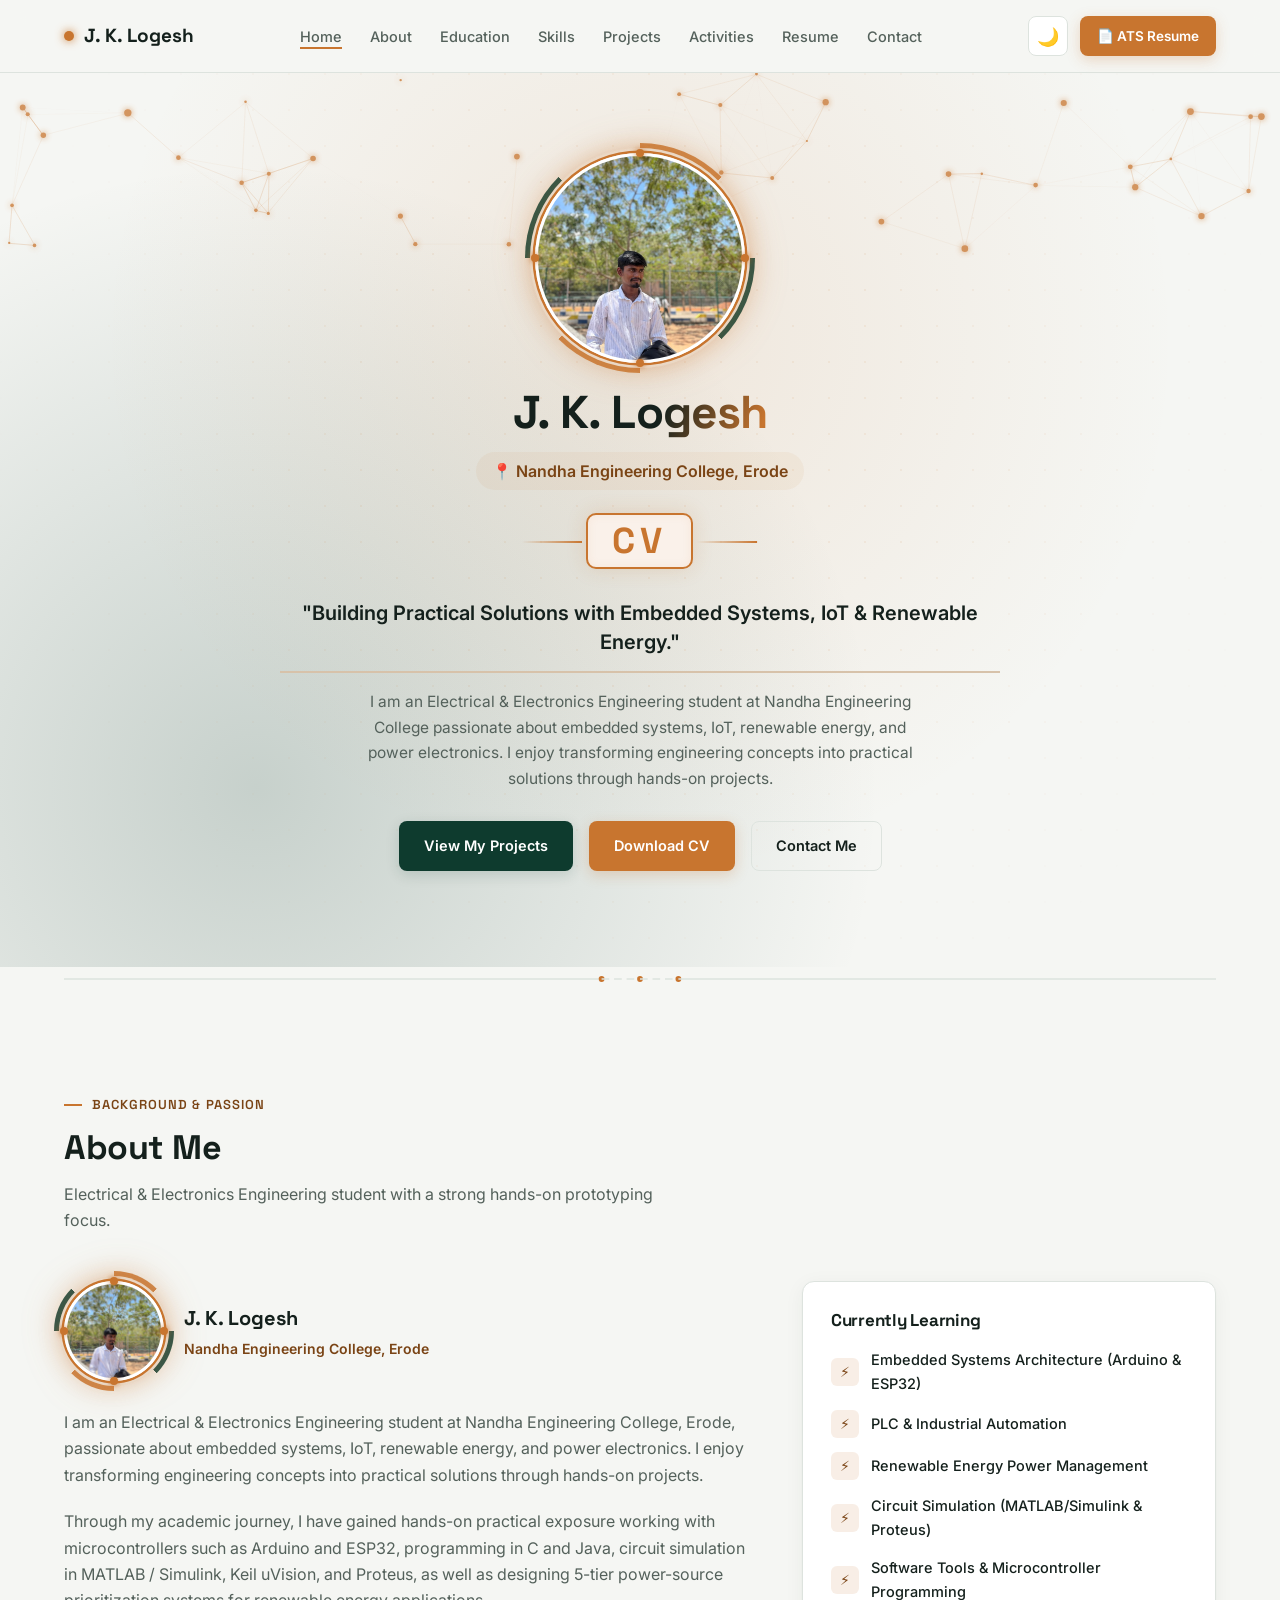
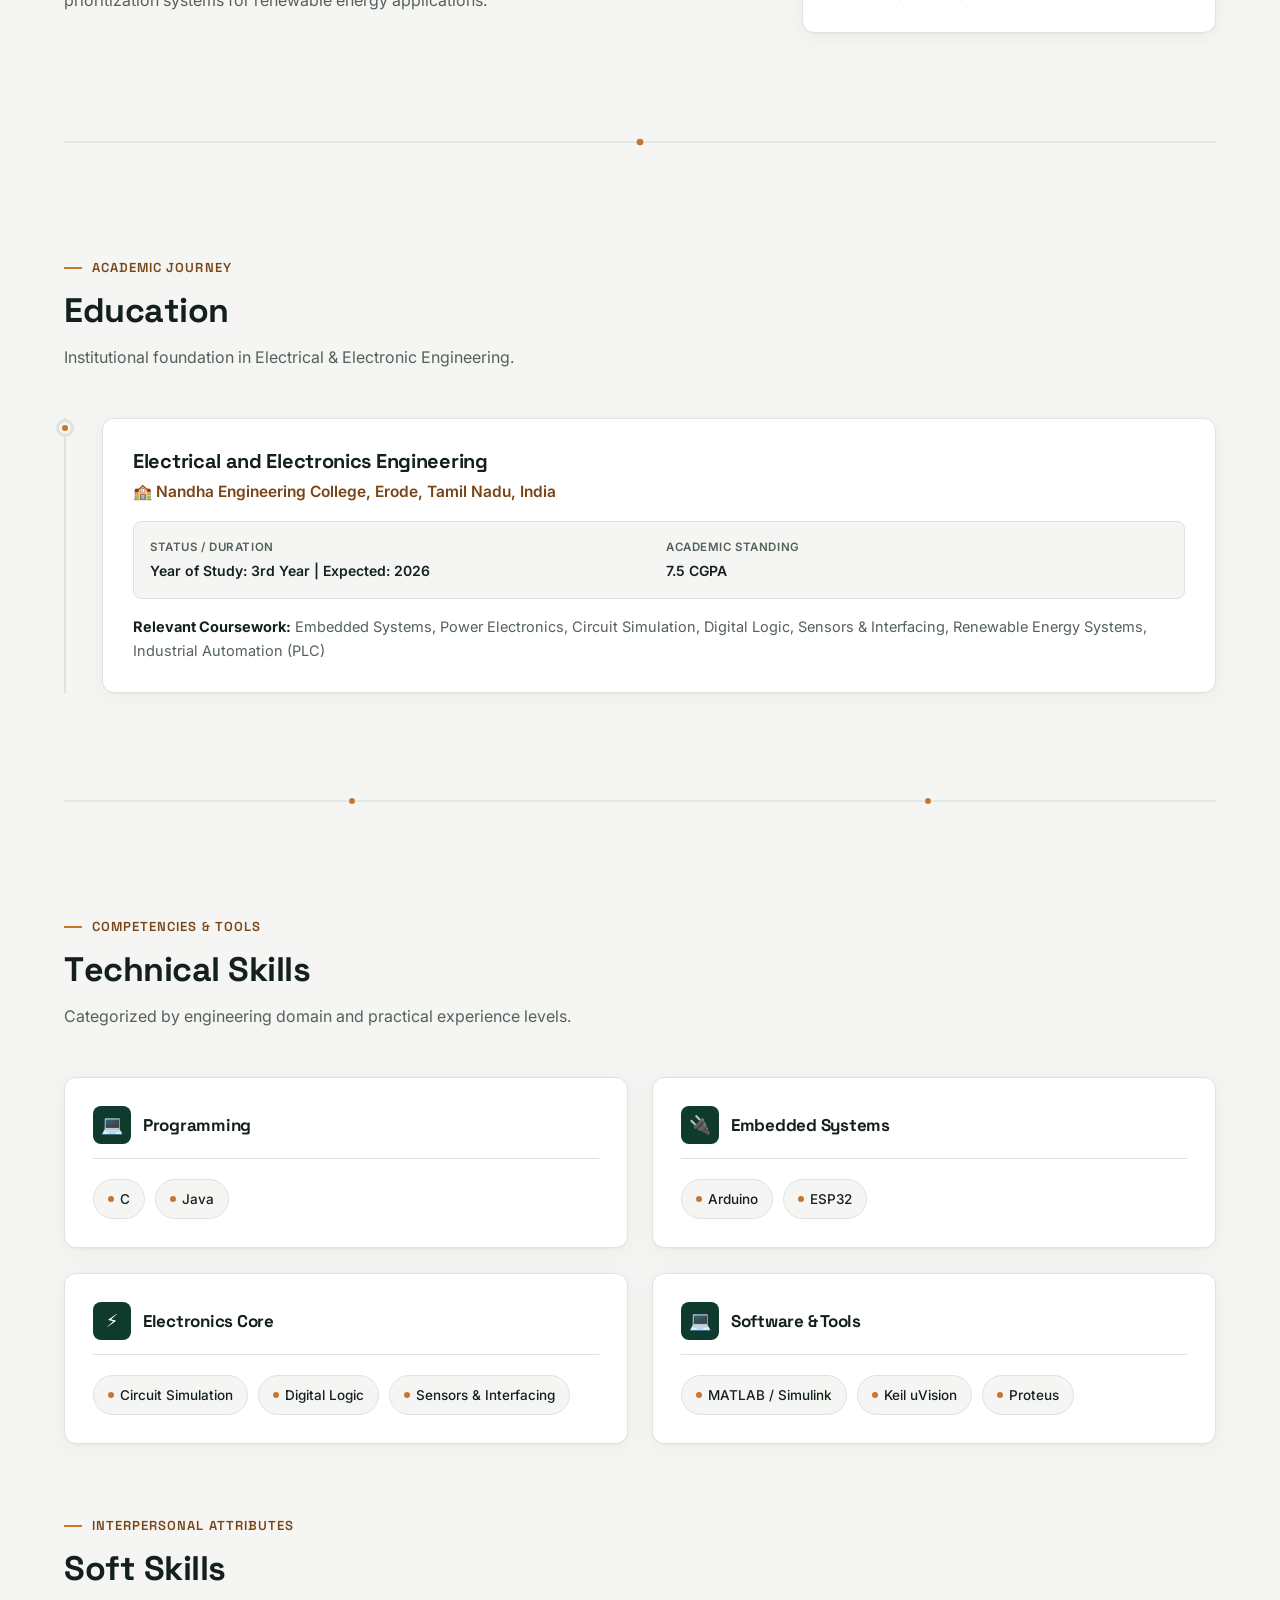
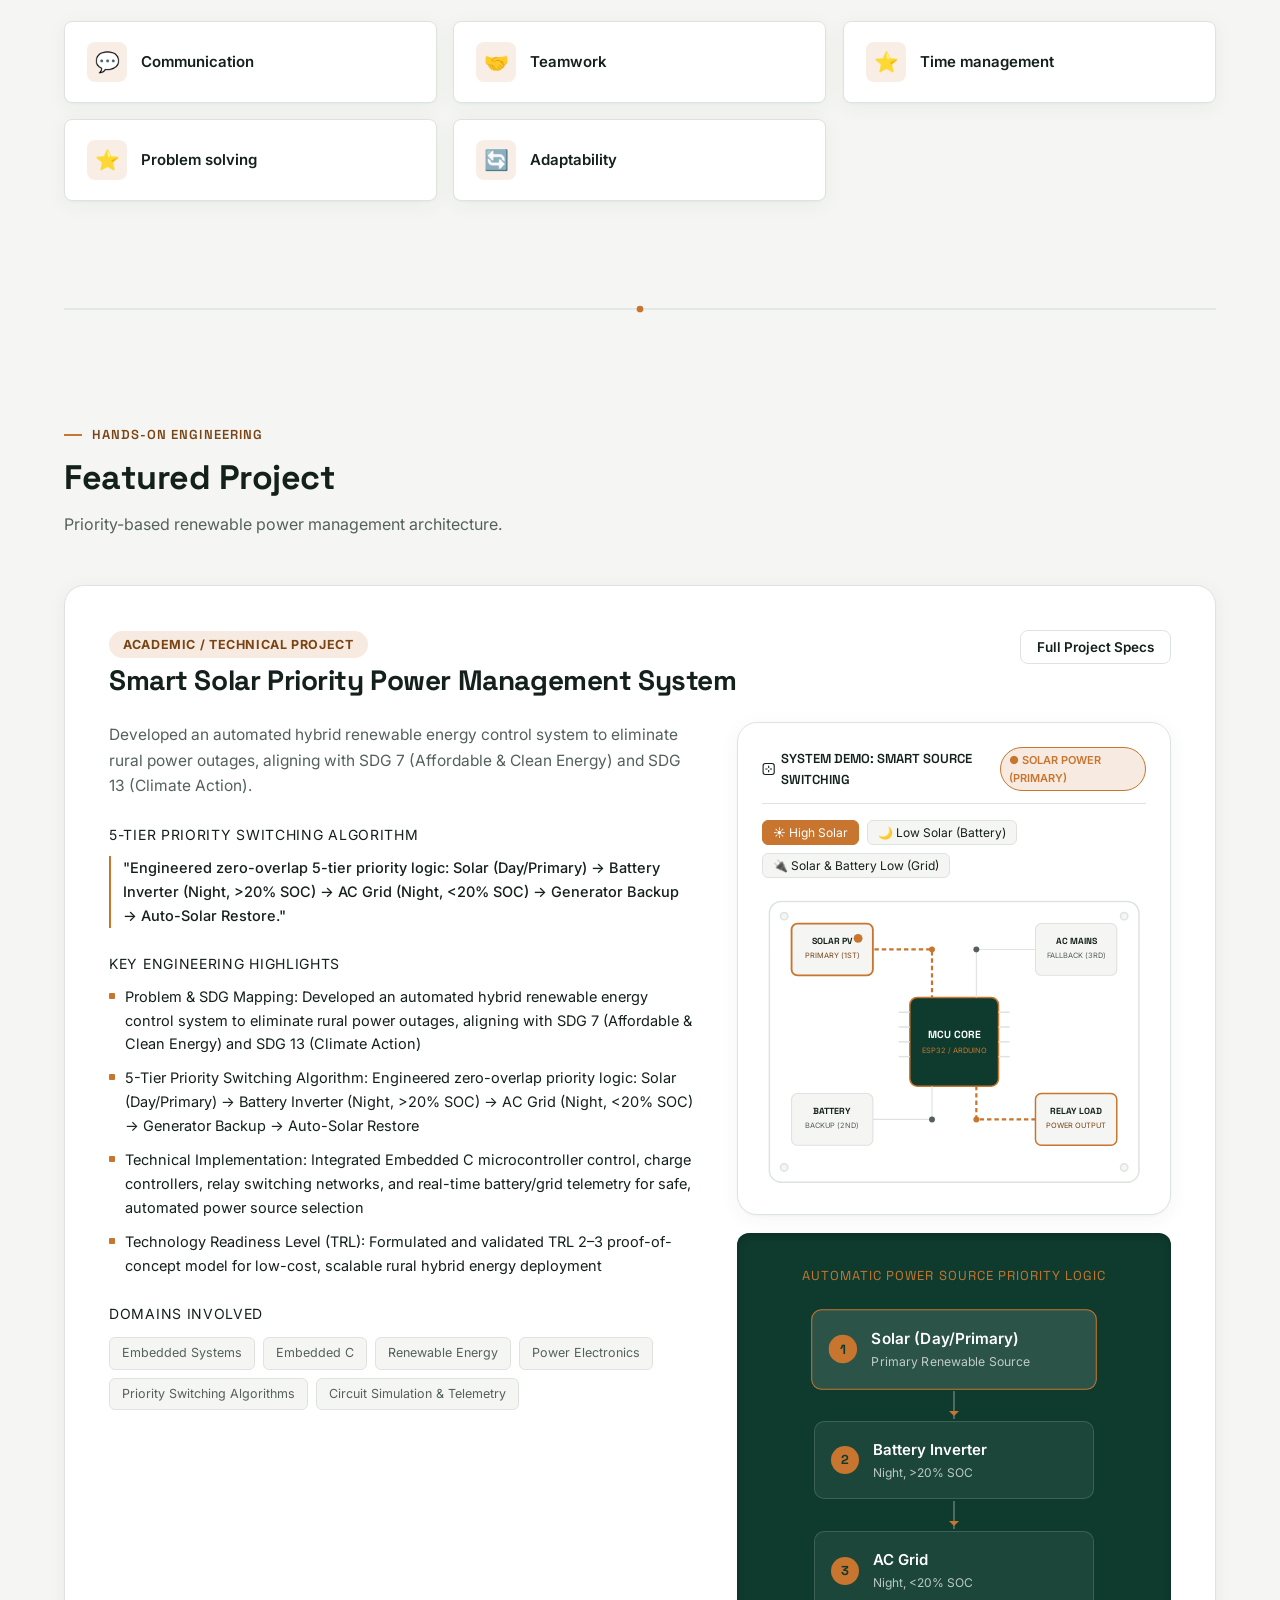
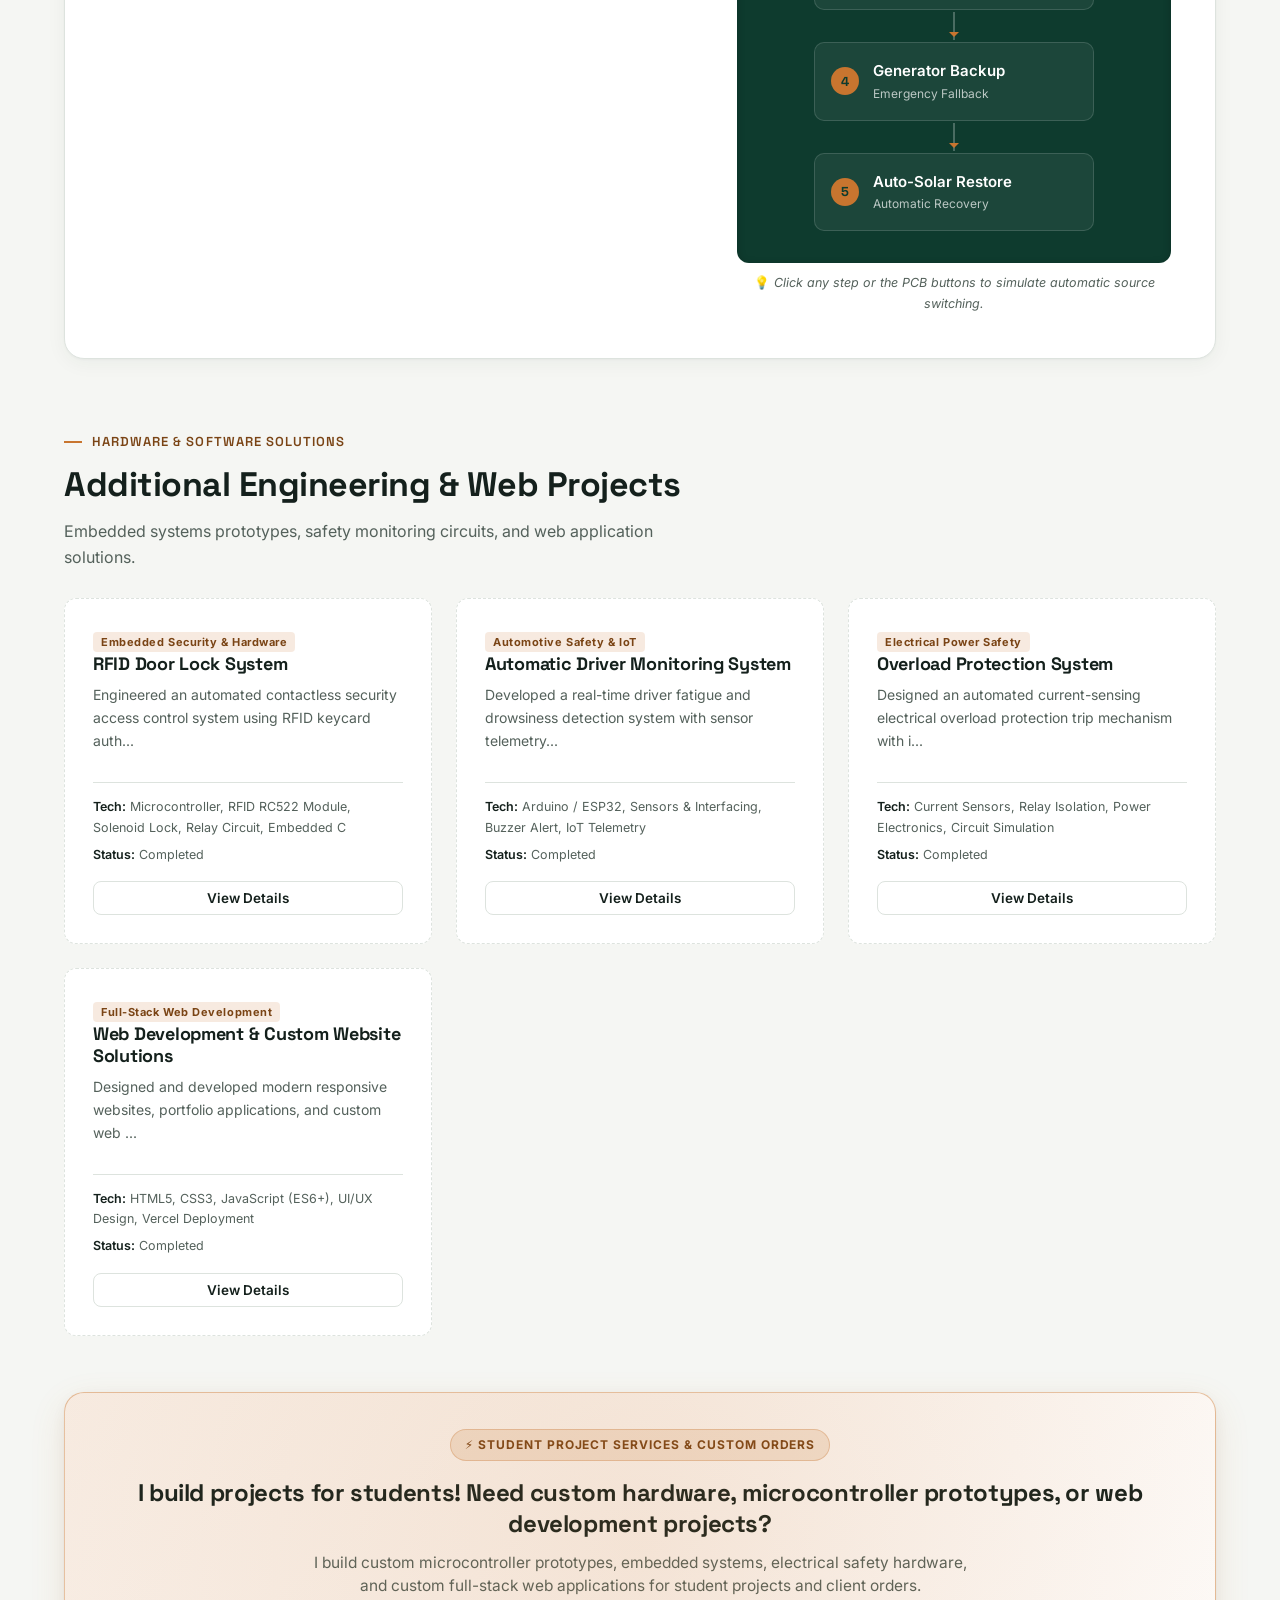
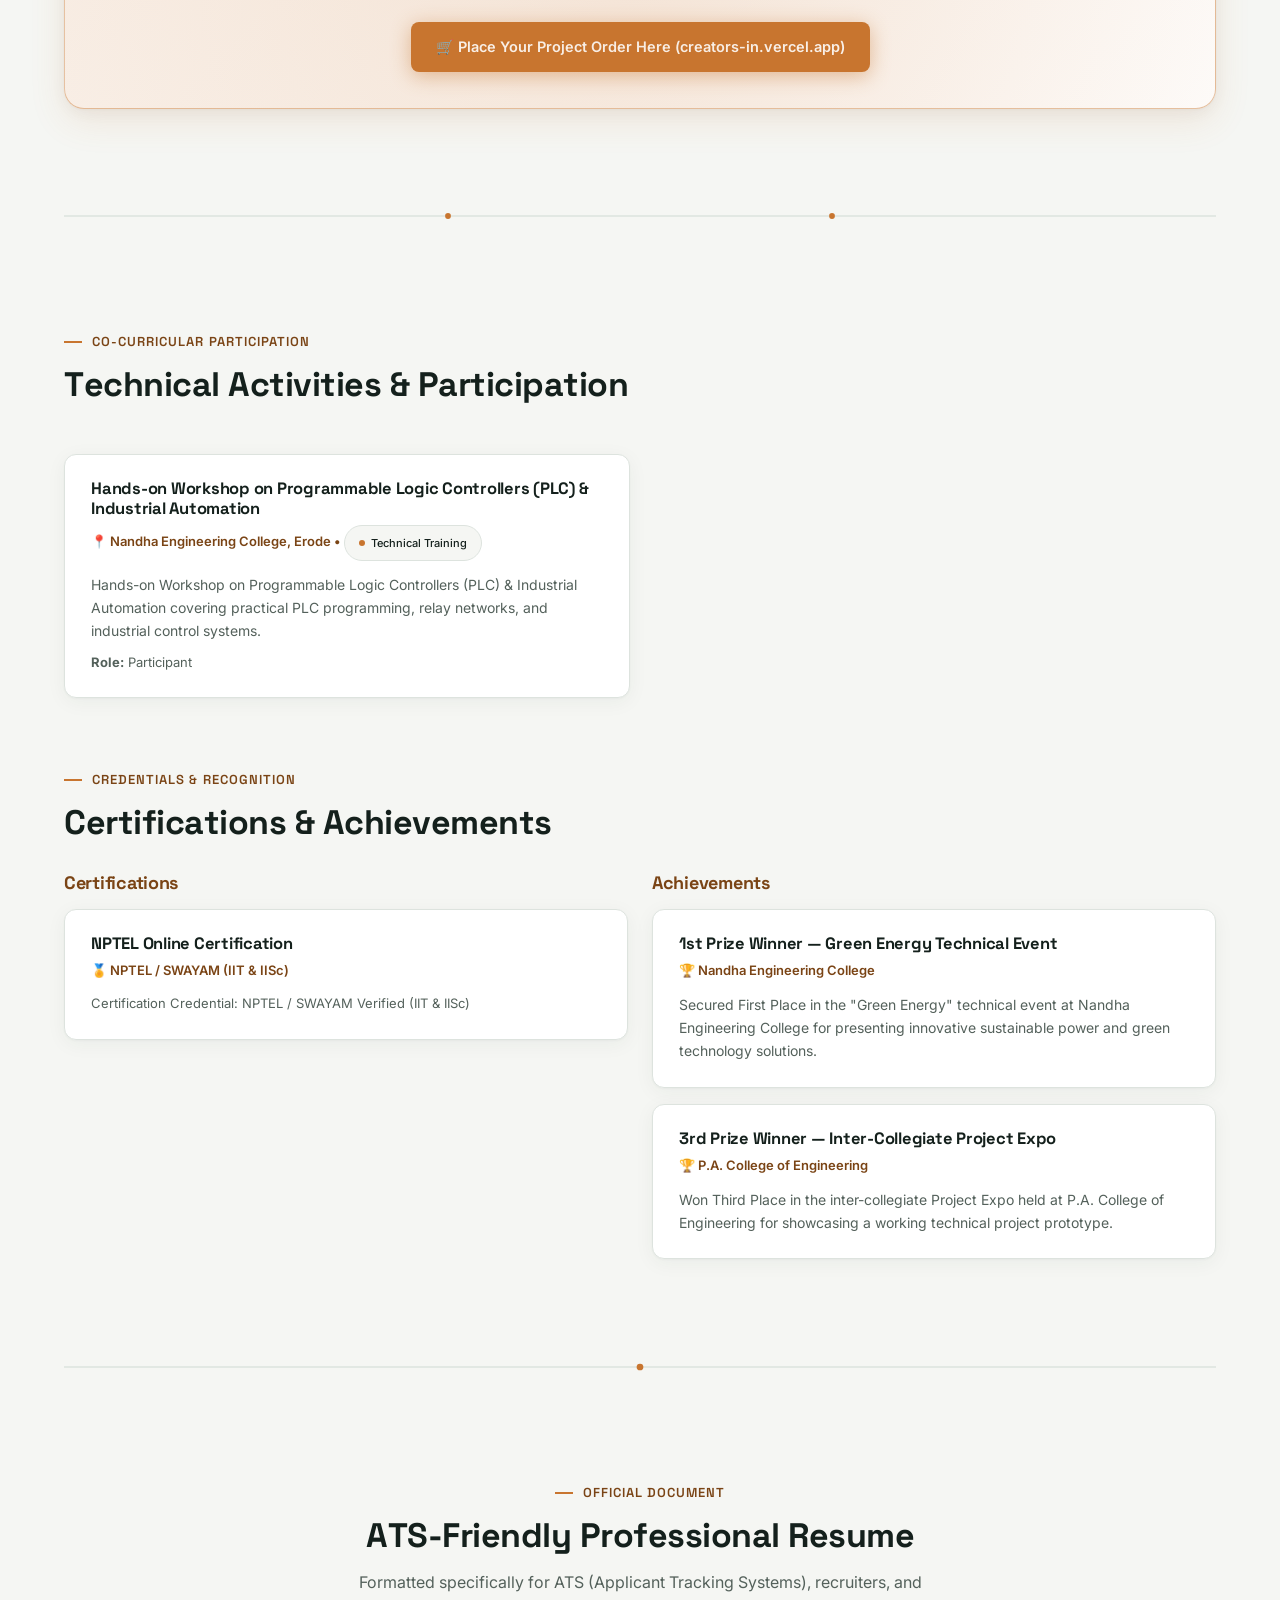
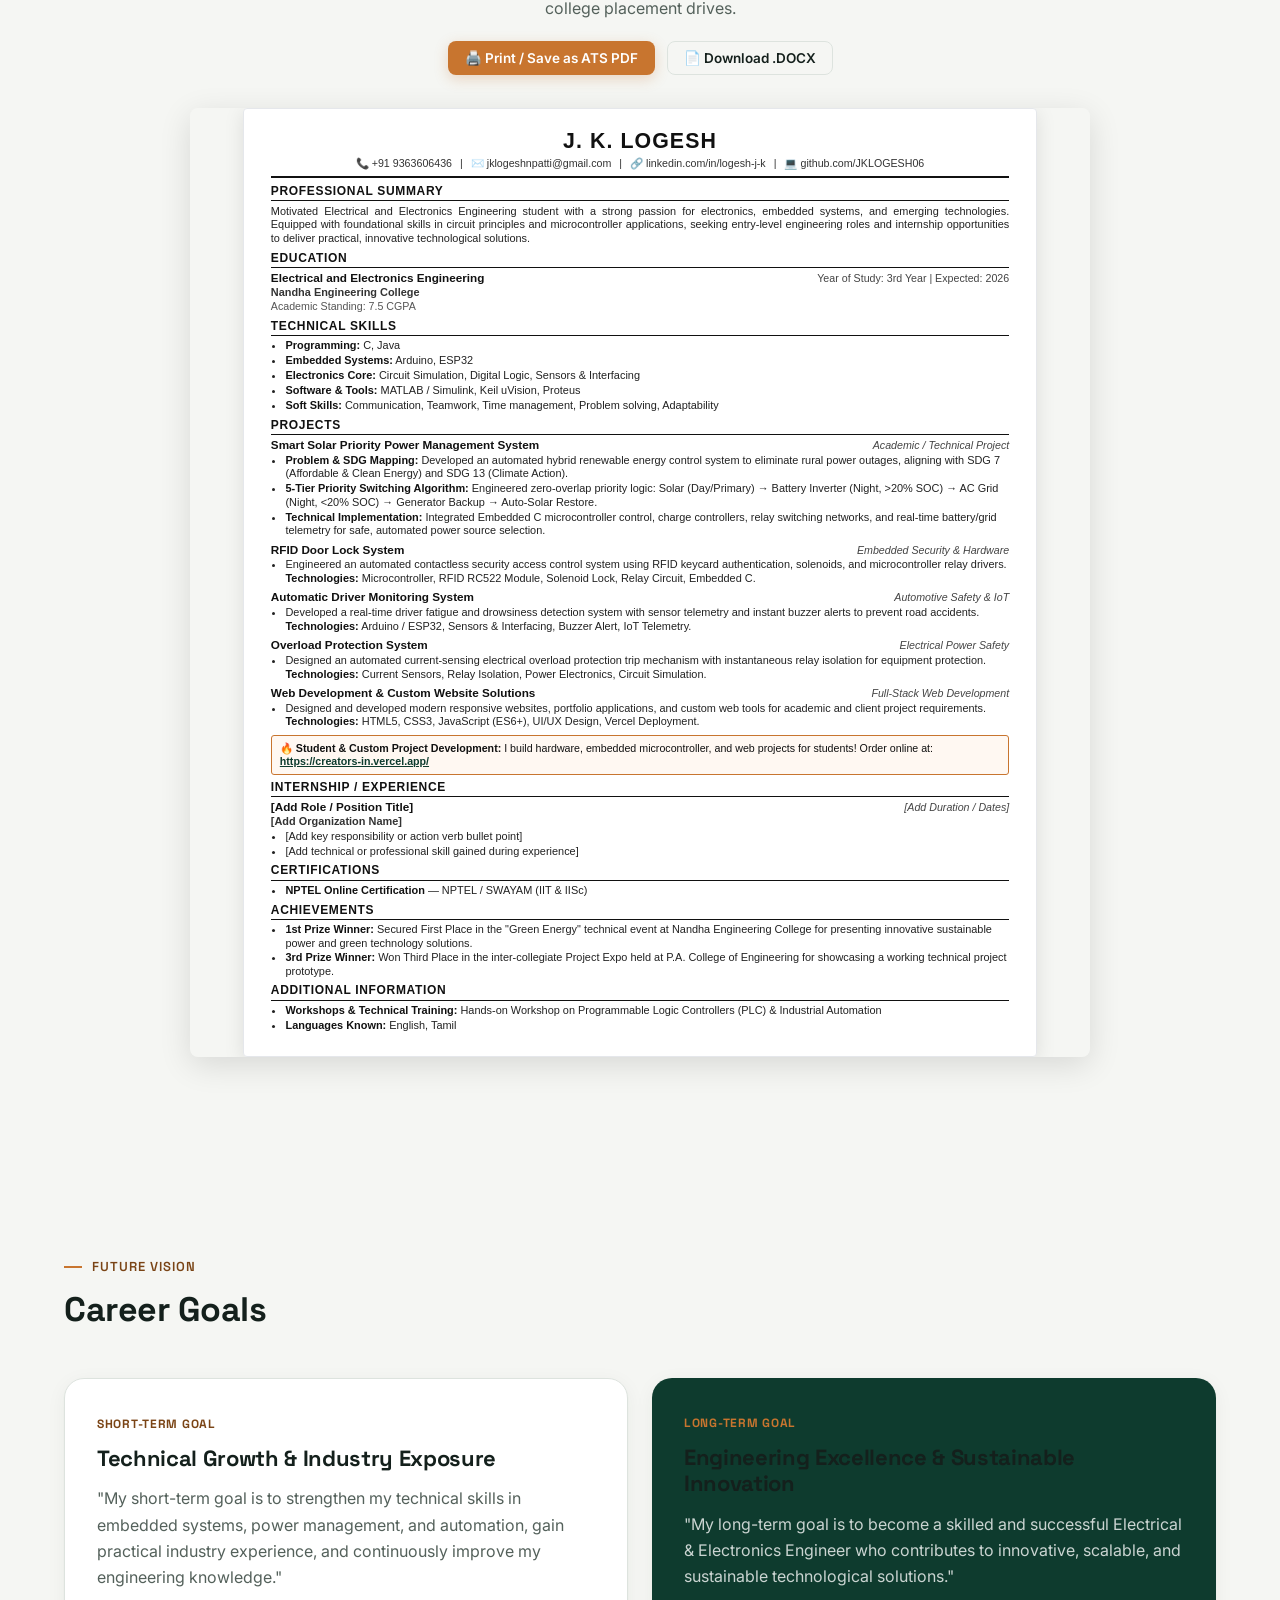
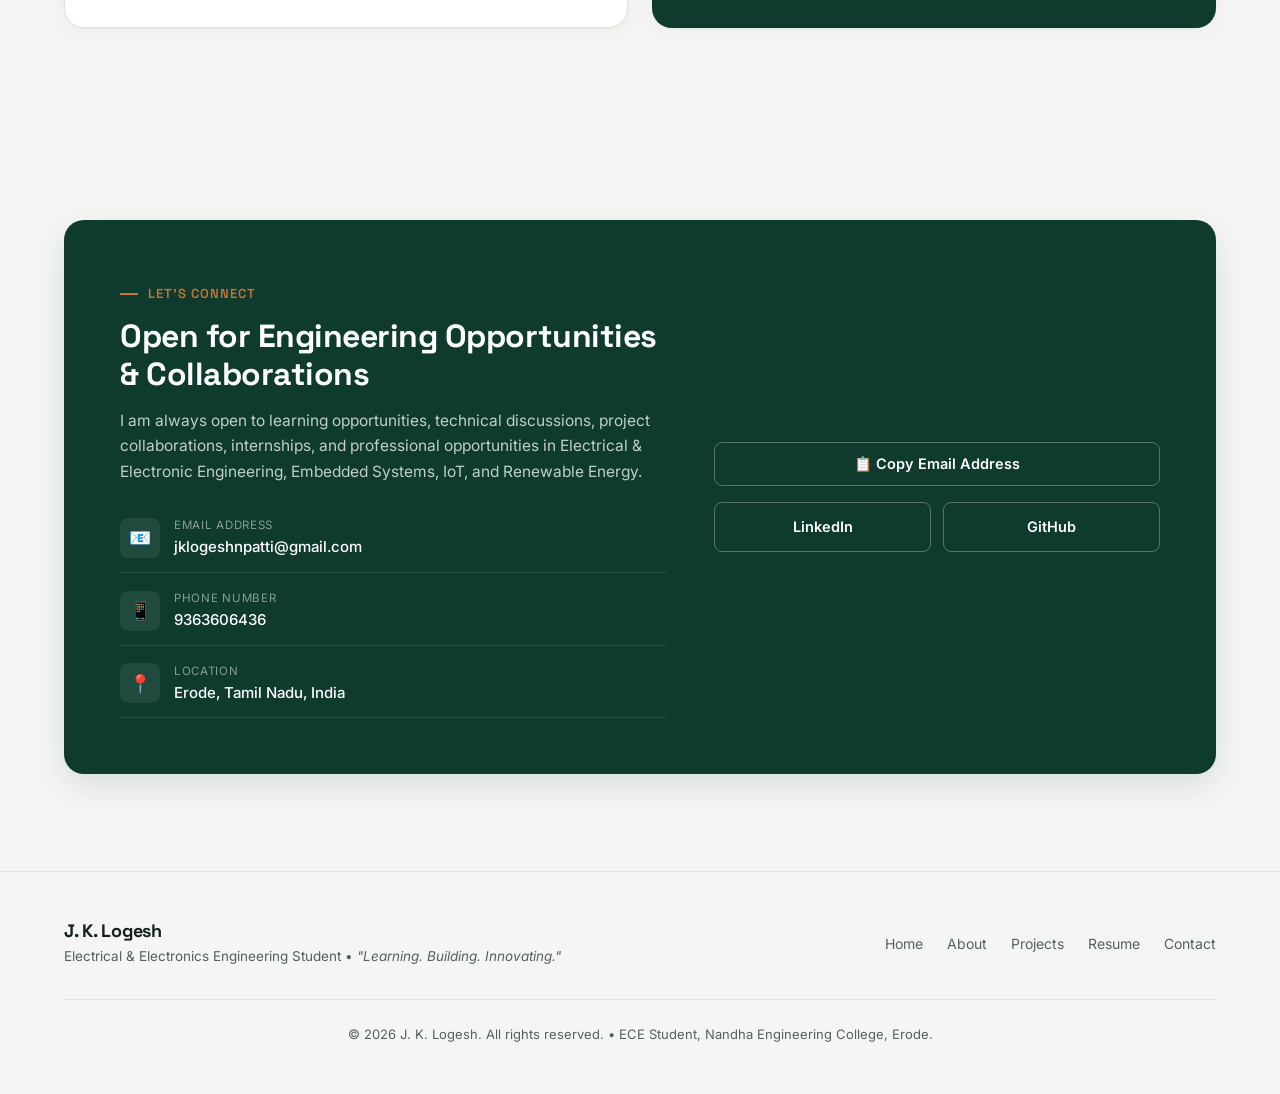
==== index.html @ eac07811 "Initial portfolio commit" ====
<!DOCTYPE html>
<html lang="en">

<head>
  <meta charset="UTF-8">
  <meta name="viewport" content="width=device-width, initial-scale=1.0">
  <title>J. K. Logesh — Electrical &amp; Electronic Engineering Student</title>
  <meta name="description"
    content="Personal Portfolio & ATS Curriculum Vitae of J. K. Logesh, Electrical &amp; Electronics Engineering student at Nandha Engineering College, Erode. Specializing in Embedded Systems, IoT, Renewable Energy, and Power Electronics.">
  <meta name="author" content="J. K. Logesh">

  <!-- Google Fonts: Space Grotesk (Headings) & Inter (Body) -->
  <link rel="preconnect" href="https://fonts.googleapis.com">
  <link rel="preconnect" href="https://fonts.gstatic.com" crossorigin>
  <link
    href="https://fonts.googleapis.com/css2?family=Space+Grotesk:wght@500;600;700&family=Inter:wght@400;500;600;700&display=swap"
    rel="stylesheet">

  <!-- Core Stylesheet -->
  <link rel="stylesheet" href="css/style.css">
</head>

<body>

  <!-- ================= HEADER & NAVIGATION ================= -->
  <header>
    <nav class="nav" aria-label="Main Navigation">
      <a href="#home" class="logo">
        <span class="logo-dot"></span>
        <span>J. K. Logesh</span>
      </a>

      <ul class="nav-links">
        <li><a href="#home">Home</a></li>
        <li><a href="#about">About</a></li>
        <li><a href="#education">Education</a></li>
        <li><a href="#skills">Skills</a></li>
        <li><a href="#projects">Projects</a></li>
        <li><a href="#activities">Activities</a></li>
        <li><a href="#resume">Resume</a></li>
        <li><a href="#contact">Contact</a></li>
      </ul>

      <div class="nav-actions">
        <button class="theme-toggle" id="themeToggle" title="Toggle Light/Dark Theme">🌙</button>
        <a href="#resume" class="btn btn-copper btn-sm" id="navCvBtn">📄 ATS Resume</a>
        <button class="hamburger" id="hamburger" aria-label="Toggle Mobile Menu">
          <span></span>
          <span></span>
          <span></span>
        </button>
      </div>
    </nav>

    <!-- Mobile Dropdown Menu -->
    <div class="mobile-menu" id="mobileMenu">
      <a href="#home">Home <span>→</span></a>
      <a href="#about">About <span>→</span></a>
      <a href="#education">Education <span>→</span></a>
      <a href="#skills">Skills <span>→</span></a>
      <a href="#projects">Projects <span>→</span></a>
      <a href="#activities">Activities <span>→</span></a>
      <a href="#resume">Resume <span>→</span></a>
      <a href="#contact">Contact <span>→</span></a>
      <div style="padding: 12px 8px 4px;">
        <a href="#resume" class="btn btn-copper" style="width: 100%; justify-content: center;">📄 View ATS Resume</a>
      </div>
    </div>
  </header>

  <!-- Custom Electric Cursor Follower -->
  <div id="electricCursor" class="electric-cursor"></div>

  <!-- ================= HERO SECTION ================= -->
  <section class="hero" id="home">
    <canvas id="heroCanvas" class="hero-canvas"></canvas>
    <div class="wrap">
      <div class="hero-content reveal" id="heroContent">
        <!-- Rendered dynamically by app.js -->
      </div>
    </div>
  </section>

  <!-- Circuit Trace Divider -->
  <div class="trace-divider" aria-hidden="true">
    <svg viewBox="0 0 1200 24">
      <line x1="0" y1="12" x2="560" y2="12" class="trace-line-solid" />
      <circle cx="560" cy="12" r="3" class="trace-via" />
      <line x1="560" y1="12" x2="600" y2="12" class="trace-line" />
      <circle cx="600" cy="12" r="3" class="trace-via" />
      <line x1="600" y1="12" x2="640" y2="12" class="trace-line" />
      <circle cx="640" cy="12" r="3" class="trace-via" />
      <line x1="640" y1="12" x2="1200" y2="12" class="trace-line-solid" />
    </svg>
  </div>

  <!-- ================= ABOUT ME SECTION ================= -->
  <section id="about">
    <div class="wrap">
      <div class="section-head reveal-left">
        <div class="eyebrow">BACKGROUND &amp; PASSION</div>
        <h2 class="section-title">About Me</h2>
        <p class="section-sub">Electrical &amp; Electronics Engineering student with a strong hands-on prototyping
          focus.</p>
      </div>

      <div class="about-grid">
        <div class="about-text reveal stagger-1" id="aboutTextContainer">
          <!-- Rendered dynamically from config.js verbatim -->
        </div>

        <div class="learning-card reveal stagger-2">
          <h3>Currently Learning</h3>
          <ul class="learning-list" id="currentlyLearningList">
            <!-- Rendered dynamically -->
          </ul>
        </div>
      </div>
    </div>
  </section>

  <!-- Circuit Trace Divider -->
  <div class="trace-divider" aria-hidden="true">
    <svg viewBox="0 0 1200 24">
      <line x1="0" y1="12" x2="1200" y2="12" class="trace-line-solid" />
      <circle cx="600" cy="12" r="3.5" class="trace-via" />
    </svg>
  </div>

  <!-- ================= EDUCATION SECTION ================= -->
  <section id="education">
    <div class="wrap">
      <div class="section-head reveal-left">
        <div class="eyebrow">ACADEMIC JOURNEY</div>
        <h2 class="section-title">Education</h2>
        <p class="section-sub">Institutional foundation in Electrical &amp; Electronic Engineering.</p>
      </div>

      <div class="timeline" id="educationContainer">
        <!-- Rendered dynamically -->
      </div>
    </div>
  </section>

  <!-- Circuit Trace Divider -->
  <div class="trace-divider" aria-hidden="true">
    <svg viewBox="0 0 1200 24">
      <line x1="0" y1="12" x2="1200" y2="12" class="trace-line-solid" />
      <circle cx="300" cy="12" r="3" class="trace-via" />
      <circle cx="900" cy="12" r="3" class="trace-via" />
    </svg>
  </div>

  <!-- ================= TECHNICAL & SOFT SKILLS ================= -->
  <section id="skills">
    <div class="wrap">
      <div class="section-head reveal-left">
        <div class="eyebrow">COMPETENCIES &amp; TOOLS</div>
        <h2 class="section-title">Technical Skills</h2>
        <p class="section-sub">Categorized by engineering domain and practical experience levels.</p>
      </div>

      <div class="skills-grid" id="technicalSkillsContainer">
        <!-- Rendered dynamically -->
      </div>

      <div class="section-head reveal" style="margin-top: 64px; margin-bottom: 32px;">
        <div class="eyebrow">INTERPERSONAL ATTRIBUTES</div>
        <h2 class="section-title">Soft Skills</h2>
      </div>

      <div class="soft-grid" id="softSkillsContainer">
        <!-- Rendered dynamically -->
      </div>
    </div>
  </section>

  <!-- Circuit Trace Divider -->
  <div class="trace-divider" aria-hidden="true">
    <svg viewBox="0 0 1200 24">
      <line x1="0" y1="12" x2="1200" y2="12" class="trace-line-solid" />
      <circle cx="600" cy="12" r="3.5" class="trace-via" />
    </svg>
  </div>

  <!-- ================= PROJECTS SECTION ================= -->
  <section id="projects">
    <div class="wrap">
      <div class="section-head reveal-left">
        <div class="eyebrow">HANDS-ON ENGINEERING</div>
        <h2 class="section-title">Featured Project</h2>
        <p class="section-sub">Priority-based renewable power management architecture.</p>
      </div>

      <div id="featuredProjectContainer">
        <!-- Rendered dynamically -->
      </div>

      <!-- Additional Hardware & Web Projects Grid -->
      <div class="section-head reveal-left" style="margin-top: 64px; margin-bottom: 28px;">
        <div class="eyebrow">HARDWARE &amp; SOFTWARE SOLUTIONS</div>
        <h2 class="section-title">Additional Engineering &amp; Web Projects</h2>
        <p class="section-sub">Embedded systems prototypes, safety monitoring circuits, and web application solutions.</p>
      </div>

      <div class="projects-grid" id="otherProjectsContainer" style="display: grid; grid-template-columns: repeat(auto-fit, minmax(280px, 1fr)); gap: 24px;">
        <!-- Rendered dynamically -->
      </div>

      <!-- Student Project Assistance & Custom Orders Banner -->
      <div id="projectOrderBannerContainer" style="margin-top: 56px;">
        <!-- Rendered dynamically by app.js -->
      </div>
    </div>
  </section>

  <!-- Circuit Trace Divider -->
  <div class="trace-divider" aria-hidden="true">
    <svg viewBox="0 0 1200 24">
      <line x1="0" y1="12" x2="1200" y2="12" class="trace-line-solid" />
      <circle cx="400" cy="12" r="3" class="trace-via" />
      <circle cx="800" cy="12" r="3" class="trace-via" />
    </svg>
  </div>

  <!-- ================= TECHNICAL ACTIVITIES & CERTIFICATIONS ================= -->
  <section id="activities">
    <div class="wrap">
      <div class="section-head reveal-left">
        <div class="eyebrow">CO-CURRICULAR PARTICIPATION</div>
        <h2 class="section-title">Technical Activities &amp; Participation</h2>
      </div>

      <div class="entries-grid" id="activitiesContainer">
        <!-- Rendered dynamically -->
      </div>

      <div class="section-head reveal" style="margin-top: 64px; margin-bottom: 28px;">
        <div class="eyebrow">CREDENTIALS &amp; RECOGNITION</div>
        <h2 class="section-title">Certifications &amp; Achievements</h2>
      </div>

      <div style="display: grid; grid-template-columns: 1fr 1fr; gap: 24px;">
        <div>
          <h3 style="font-size: 18px; margin-bottom: 16px; color: var(--accent-ink);">Certifications</h3>
          <div id="certificationsContainer" style="display: flex; flex-direction: column; gap: 16px;">
            <!-- Rendered dynamically -->
          </div>
        </div>
        <div>
          <h3 style="font-size: 18px; margin-bottom: 16px; color: var(--accent-ink);">Achievements</h3>
          <div id="achievementsContainer" style="display: flex; flex-direction: column; gap: 16px;">
            <!-- Rendered dynamically -->
          </div>
        </div>
      </div>
    </div>
  </section>

  <!-- Circuit Trace Divider -->
  <div class="trace-divider" aria-hidden="true">
    <svg viewBox="0 0 1200 24">
      <line x1="0" y1="12" x2="1200" y2="12" class="trace-line-solid" />
      <circle cx="600" cy="12" r="3.5" class="trace-via" />
    </svg>
  </div>

  <!-- ================= EMBEDDED ATS RESUME SECTION ================= -->
  <section id="resume">
    <div class="wrap">
      <div class="section-head reveal-left" style="text-align: center; margin-bottom: 32px;">
        <div class="eyebrow" style="justify-content: center;">OFFICIAL DOCUMENT</div>
        <h2 class="section-title">ATS-Friendly Professional Resume</h2>
        <p class="section-sub" style="margin: 8px auto 0;">Formatted specifically for ATS (Applicant Tracking Systems), recruiters, and college placement drives.</p>
        
        <div style="display: flex; gap: 12px; justify-content: center; margin-top: 20px; flex-wrap: wrap;">
          <button class="btn btn-copper btn-sm js-print-cv">🖨️ Print / Save as ATS PDF</button>
          <button class="btn btn-outline btn-sm js-export-docx">📄 Download .DOCX</button>
        </div>
      </div>

      <div class="resume-card-container reveal-up" style="max-width: 900px; margin: 0 auto; box-shadow: 0 8px 32px rgba(0,0,0,0.12); border-radius: 8px; overflow: hidden;">
        <div id="embeddedResumeDoc">
          <!-- Rendered dynamically -->
        </div>
      </div>
    </div>
  </section>

  <!-- ================= CAREER GOALS SECTION ================= -->
  <section>
    <div class="wrap">
      <div class="section-head reveal-left">
        <div class="eyebrow">FUTURE VISION</div>
        <h2 class="section-title">Career Goals</h2>
      </div>

      <div class="career-grid" id="careerGoalsContainer">
        <!-- Rendered dynamically -->
      </div>
    </div>
  </section>

  <!-- ================= CONTACT SECTION ================= -->
  <section id="contact">
    <div class="wrap" id="contactContainer">
      <!-- Rendered dynamically -->
    </div>
  </section>

  <!-- ================= FOOTER ================= -->
  <footer>
    <div class="wrap" id="footerContent">
      <!-- Rendered dynamically -->
    </div>
  </footer>

  <!-- Centralized Config Data Script -->
  <script src="js/config.js"></script>
  <!-- Hero PCB & Priority Simulator -->
  <script src="js/pcb-simulation.js"></script>
  <!-- Scroll Reveal & Theme Engine -->
  <script src="js/animations.js"></script>
  <!-- ATS Resume Generator & Exporter -->
  <script src="js/cv-generator.js"></script>
  <!-- Main Application Script -->
  <script src="js/app.js"></script>
</body>

</html>
---- css/style.css ----
/* ==========================================================================
   J. K. LOGESH — PREMIUM PORTFOLIO & ATS CV STYLESHEET
   Design Language: Electronics & Hardware Engineering Aesthetics
   ========================================================================== */

:root {
  /* Named Color Tokens */
  --bg: #F5F6F3;
  --surface: #FFFFFF;
  --ink: #14201C;
  --muted: #54615B;
  --line: #DDE3DE;
  --accent: #C8752F;
  --accent-ink: #7A4415;
  --accent-glow: rgba(200, 117, 47, 0.25);
  --deep: #0E3B2E;
  --deep-2: #0B2E24;
  --deep-text: #FFFFFF;
  --card-shadow: 0 4px 20px rgba(14, 59, 46, 0.05), 0 1px 3px rgba(0, 0, 0, 0.04);
  --hover-shadow: 0 12px 32px rgba(14, 59, 46, 0.12);
  --radius: 12px;
  --radius-sm: 8px;
  --radius-lg: 20px;
  --maxw: 1200px;
  --transition: all 0.3s cubic-bezier(0.16, 1, 0.3, 1);
  color-scheme: light;
}

html.dark {
  --bg: #0B1210;
  --surface: #101B17;
  --ink: #EDF1EE;
  --muted: #9FB0A8;
  --line: #1F2E28;
  --accent: #E08D45;
  --accent-ink: #F2C08C;
  --accent-glow: rgba(224, 141, 69, 0.3);
  --deep: #0E3B2E;
  --deep-2: #163E32;
  --deep-text: #EDF1EE;
  --card-shadow: 0 4px 20px rgba(0, 0, 0, 0.4);
  --hover-shadow: 0 12px 36px rgba(224, 141, 69, 0.15);
  color-scheme: dark;
}

/* Base Reset & Core Typography */
*,
*::before,
*::after {
  box-sizing: border-box;
  margin: 0;
  padding: 0;
}

html {
  scroll-behavior: smooth;
  font-size: 16px;
}

body {
  background-color: var(--bg);
  color: var(--ink);
  font-family: 'Inter', system-ui, -apple-system, sans-serif;
  line-height: 1.65;
  -webkit-font-smoothing: antialiased;
  -moz-osx-font-smoothing: grayscale;
  transition: background-color 0.3s ease, color 0.3s ease;
  overflow-x: hidden;
}

h1,
h2,
h3,
h4,
h5,
h6 {
  font-family: 'Space Grotesk', sans-serif;
  color: var(--ink);
  line-height: 1.2;
  letter-spacing: -0.015em;
  font-weight: 700;
}

p {
  color: var(--muted);
  max-width: 75ch;
}

a {
  color: inherit;
  text-decoration: none;
}

button,
input,
textarea {
  font-family: inherit;
}

.wrap {
  max-width: var(--maxw);
  margin: 0 auto;
  padding: 0 24px;
}

section {
  padding: 96px 0;
  position: relative;
}

@media (max-width: 768px) {
  section {
    padding: 64px 0;
  }
}

/* ---------- Typography & Utility Styles ---------- */
.eyebrow {
  font-family: 'Space Grotesk', sans-serif;
  font-size: 13px;
  font-weight: 600;
  text-transform: uppercase;
  letter-spacing: 0.08em;
  color: var(--accent-ink);
  margin-bottom: 12px;
  display: inline-flex;
  align-items: center;
  gap: 10px;
}

.eyebrow::before {
  content: "";
  width: 18px;
  height: 2px;
  background: var(--accent);
  display: inline-block;
}

.section-head {
  margin-bottom: 48px;
}

.section-title {
  font-size: 34px;
  margin-bottom: 12px;
}

.section-sub {
  font-size: 16px;
  color: var(--muted);
  max-width: 60ch;
}

/* Circuit Trace Divider Component */
.trace-divider {
  width: 100%;
  max-width: var(--maxw);
  margin: 0 auto;
  padding: 0 24px;
  display: flex;
  align-items: center;
  justify-content: center;
}

.trace-divider svg {
  width: 100%;
  height: 24px;
  display: block;
}

.trace-line {
  stroke: var(--line);
  stroke-width: 1.5;
  stroke-dasharray: 6 4;
}

.trace-line-solid {
  stroke: var(--line);
  stroke-width: 1.5;
}

.trace-via {
  fill: var(--accent);
  transition: r 0.3s ease;
}

.trace-divider:hover .trace-via {
  r: 4;
}

/* Button Components */
.btn {
  display: inline-flex;
  align-items: center;
  justify-content: center;
  gap: 10px;
  padding: 12px 24px;
  border-radius: var(--radius-sm);
  font-weight: 600;
  font-size: 14.5px;
  cursor: pointer;
  border: 1px solid transparent;
  transition: var(--transition);
  user-select: none;
}

.btn:active {
  transform: translateY(1px) scale(0.99);
}

.btn-primary {
  background: var(--deep);
  color: var(--deep-text);
  box-shadow: 0 4px 14px rgba(14, 59, 46, 0.15);
}

.btn-primary:hover {
  background: var(--deep-2);
  box-shadow: 0 6px 20px rgba(14, 59, 46, 0.28);
  transform: translateY(-2px);
}

.btn-copper {
  background: var(--accent);
  color: #FFFFFF;
  box-shadow: 0 4px 14px var(--accent-glow);
}

.btn-copper:hover {
  background: var(--accent-ink);
  transform: translateY(-2px);
  box-shadow: 0 6px 22px var(--accent-glow);
}

.btn-outline {
  background: transparent;
  border-color: var(--line);
  color: var(--ink);
}

.btn-outline:hover {
  border-color: var(--accent);
  color: var(--accent-ink);
  background: color-mix(in srgb, var(--accent) 8%, transparent);
  transform: translateY(-2px);
}

.btn-sm {
  padding: 8px 16px;
  font-size: 13.5px;
}

/* ---------- Header & Navigation ---------- */
header:not(.ats-header) {
  position: sticky;
  top: 0;
  z-index: 100;
  background: color-mix(in srgb, var(--bg) 88%, transparent);
  backdrop-filter: blur(12px);
  -webkit-backdrop-filter: blur(12px);
  border-bottom: 1px solid var(--line);
  transition: background 0.3s, border-color 0.3s;
}

.nav {
  display: flex;
  align-items: center;
  justify-content: space-between;
  padding: 16px 24px;
  max-width: var(--maxw);
  margin: 0 auto;
}

.logo {
  font-family: 'Space Grotesk', sans-serif;
  font-weight: 700;
  font-size: 19px;
  display: flex;
  align-items: center;
  gap: 10px;
}

.logo-dot {
  width: 10px;
  height: 10px;
  border-radius: 50%;
  background: var(--accent);
  box-shadow: 0 0 10px var(--accent);
  animation: pulseVia 2.5s infinite ease-in-out;
}

@keyframes pulseVia {

  0%,
  100% {
    transform: scale(1);
    opacity: 0.8;
  }

  50% {
    transform: scale(1.3);
    opacity: 1;
  }
}

.nav-links {
  display: flex;
  gap: 28px;
  align-items: center;
  list-style: none;
}

.nav-links a {
  font-size: 14.5px;
  font-weight: 500;
  color: var(--muted);
  transition: color 0.2s ease, transform 0.2s ease;
  position: relative;
}

.nav-links a::after {
  content: "";
  position: absolute;
  bottom: -4px;
  left: 0;
  width: 0;
  height: 2px;
  background: var(--accent);
  transition: width 0.25s ease;
}

.nav-links a:hover {
  color: var(--ink);
}

.nav-links a:hover::after,
.nav-links a.active::after {
  width: 100%;
}

.nav-actions {
  display: flex;
  align-items: center;
  gap: 12px;
}

.theme-toggle {
  width: 40px;
  height: 40px;
  border-radius: var(--radius-sm);
  border: 1px solid var(--line);
  background: var(--surface);
  color: var(--ink);
  display: flex;
  align-items: center;
  justify-content: center;
  cursor: pointer;
  font-size: 18px;
  transition: var(--transition);
}

.theme-toggle:hover {
  border-color: var(--accent);
  transform: rotate(15deg);
}

.hamburger {
  display: none;
  width: 40px;
  height: 40px;
  border-radius: var(--radius-sm);
  border: 1px solid var(--line);
  background: var(--surface);
  cursor: pointer;
  align-items: center;
  justify-content: center;
  flex-direction: column;
  gap: 5px;
}

.hamburger span {
  width: 18px;
  height: 2px;
  background: var(--ink);
  border-radius: 2px;
  transition: var(--transition);
}

.mobile-menu {
  display: none;
  flex-direction: column;
  gap: 4px;
  padding: 12px 24px 24px;
  border-bottom: 1px solid var(--line);
  background: var(--bg);
}

.mobile-menu a {
  padding: 12px 8px;
  font-size: 15px;
  font-weight: 500;
  color: var(--ink);
  border-bottom: 1px solid var(--line);
  display: flex;
  justify-content: space-between;
  align-items: center;
}

.mobile-menu.open {
  display: flex;
}

@media (max-width: 960px) {
  .nav-links {
    display: none;
  }

  .hamburger {
    display: flex;
  }
}

/* ---------- Hero Section ---------- */
.hero {
  padding-top: 80px;
  padding-bottom: 96px;
  position: relative;
  overflow: hidden;
  background:
    radial-gradient(circle at 50% 30%, color-mix(in srgb, var(--accent) 12%, transparent) 0%, transparent 60%),
    radial-gradient(circle at 20% 80%, color-mix(in srgb, var(--deep) 20%, transparent) 0%, transparent 50%);
}

/* Subtle circuit grid pattern overlay */
.hero::before {
  content: "";
  position: absolute;
  inset: 0;
  background-image:
    radial-gradient(circle at 1px 1px, color-mix(in srgb, var(--accent) 18%, transparent) 1px, transparent 0);
  background-size: 36px 36px;
  opacity: 0.45;
  pointer-events: none;
  mask-image: radial-gradient(circle at 50% 40%, black 30%, transparent 80%);
  -webkit-mask-image: radial-gradient(circle at 50% 40%, black 30%, transparent 80%);
}

/* Centered single-column hero layout */
.hero-centered {
  display: flex;
  flex-direction: column;
  align-items: center;
  text-align: center;
  gap: 0;
  max-width: 720px;
  margin: 0 auto;
}

/* Profile photo in hero — larger centered */
.hero-centered .profile-photo-wrap {
  margin-bottom: 22px;
}

.hero-centered .profile-photo {
  width: 210px;
  height: 210px;
}

/* Hero name — large centred display */
/* Hero name — metallic gradient shimmer with Space Grotesk typography */
.hero-name {
  font-size: 56px;
  font-family: 'Space Grotesk', sans-serif;
  font-weight: 800;
  margin-bottom: 8px;
  letter-spacing: -0.02em;
  background: linear-gradient(110deg, var(--ink) 30%, var(--accent) 50%, var(--ink) 70%);
  background-size: 200% 100%;
  background-clip: text;
  -webkit-background-clip: text;
  -webkit-text-fill-color: transparent;
  animation: nameShimmer 6s ease-in-out infinite;
}

@keyframes nameShimmer {
  0% {
    background-position: 200% 0;
  }

  50% {
    background-position: 0% 0;
  }

  100% {
    background-position: -200% 0;
  }
}

@media (max-width: 640px) {
  .hero-name {
    font-size: 38px;
  }
}

/* Hero role / college line with subtle hover lift */
.hero-centered .hero-role {
  font-size: 16px;
  color: var(--accent-ink);
  font-weight: 600;
  margin-bottom: 22px;
  display: inline-flex;
  align-items: center;
  justify-content: center;
  gap: 8px;
  padding: 6px 16px;
  border-radius: 20px;
  background: color-mix(in srgb, var(--accent) 6%, transparent);
  border: 1px stroke color-mix(in srgb, var(--accent) 20%, transparent);
  transition: transform 0.3s ease, box-shadow 0.3s ease;
}

.hero-centered .hero-role:hover {
  transform: translateY(-2px);
  box-shadow: 0 4px 14px rgba(200, 117, 47, 0.15);
}

/* ── "CV" label at 36px with Electric Trace Pulses ── */
.hero-cv-label {
  font-family: 'Space Grotesk', sans-serif;
  font-size: 36px;
  font-weight: 700;
  letter-spacing: 0.14em;
  color: var(--accent);
  line-height: 1;
  margin-bottom: 14px;
  position: relative;
  display: inline-block;
  padding: 8px 24px;
  border: 2px solid var(--accent);
  border-radius: 10px;
  background: color-mix(in srgb, var(--accent) 10%, var(--surface));
  box-shadow: 0 0 20px rgba(200, 117, 47, 0.18), inset 0 0 10px rgba(200, 117, 47, 0.08);
  animation: floatCVBadge 4s ease-in-out infinite alternate, borderPulse 3s ease-in-out infinite;
}

@keyframes floatCVBadge {
  0% {
    transform: translateY(0);
  }

  100% {
    transform: translateY(-5px);
  }
}

@keyframes borderPulse {

  0%,
  100% {
    box-shadow: 0 0 15px rgba(200, 117, 47, 0.15), inset 0 0 8px rgba(200, 117, 47, 0.05);
  }

  50% {
    box-shadow: 0 0 28px rgba(200, 117, 47, 0.35), inset 0 0 16px rgba(200, 117, 47, 0.15);
  }
}

/* Circuit trace lines with traveling energy pulse */
.hero-cv-label::before,
.hero-cv-label::after {
  content: "";
  position: absolute;
  top: 50%;
  width: 60px;
  height: 2px;
  background: linear-gradient(90deg, transparent, var(--accent), transparent);
  background-size: 200% 100%;
}

.hero-cv-label::before {
  right: calc(100% + 6px);
  animation: tracePulseLeft 2.5s linear infinite;
}

.hero-cv-label::after {
  left: calc(100% + 6px);
  animation: tracePulseRight 2.5s linear infinite;
}

@keyframes tracePulseLeft {
  0% {
    background-position: 100% 0;
    opacity: 0.2;
  }

  50% {
    opacity: 1;
  }

  100% {
    background-position: -100% 0;
    opacity: 0.2;
  }
}

@keyframes tracePulseRight {
  0% {
    background-position: -100% 0;
    opacity: 0.2;
  }

  50% {
    opacity: 1;
  }

  100% {
    background-position: 100% 0;
    opacity: 0.2;
  }
}

/* Hero headline — centered with subtle underline glowing line */
.hero-centered .hero-headline {
  font-size: 20px;
  font-weight: 600;
  color: var(--ink);
  margin-top: 16px;
  margin-bottom: 16px;
  line-height: 1.45;
  border-left: none;
  padding-left: 0;
  border-bottom: 2px solid color-mix(in srgb, var(--accent) 30%, var(--line));
  padding-bottom: 14px;
  max-width: 62ch;
}

/* Hero intro — centered */
.hero-centered .hero-intro {
  font-size: 15.5px;
  color: var(--muted);
  margin-bottom: 30px;
  max-width: 58ch;
  text-align: center;
}

/* Hero buttons row — centered with interactive spring effects */
.hero-centered .hero-btns {
  display: flex;
  gap: 16px;
  flex-wrap: wrap;
  justify-content: center;
}

.hero-centered .hero-btns .btn {
  transition: transform 0.25s cubic-bezier(0.175, 0.885, 0.32, 1.275), box-shadow 0.25s ease;
}

.hero-centered .hero-btns .btn:hover {
  transform: translateY(-3px) scale(1.03);
}



.hero-grid {
  display: grid;
  grid-template-columns: 1.05fr 0.95fr;
  gap: 48px;
  align-items: center;
}

@media (max-width: 960px) {
  .hero-grid {
    grid-template-columns: 1fr;
    gap: 40px;
  }
}

/* ---------- Profile Photo — Circular PCB Ring with Dual Counter-Rotation ---------- */
.profile-photo-wrap {
  display: inline-flex;
  align-items: center;
  justify-content: center;
  position: relative;
  margin-bottom: 28px;
  filter: drop-shadow(0 0 16px rgba(200, 117, 47, 0.25));
}

/* Outer rotating PCB-trace ring */
.profile-ring {
  position: absolute;
  inset: -10px;
  border-radius: 50%;
  background: conic-gradient(var(--accent) 0deg,
      var(--accent) 45deg,
      transparent 45deg,
      transparent 90deg,
      var(--deep) 90deg,
      var(--deep) 135deg,
      transparent 135deg,
      transparent 180deg,
      var(--accent) 180deg,
      var(--accent) 225deg,
      transparent 225deg,
      transparent 270deg,
      var(--deep) 270deg,
      var(--deep) 315deg,
      transparent 315deg,
      transparent 360deg);
  animation: rotatePCBRing 8s linear infinite;
  z-index: 0;
  opacity: 0.85;
}

@keyframes rotatePCBRing {
  from {
    transform: rotate(0deg);
  }

  to {
    transform: rotate(360deg);
  }
}

/* Inner separator ring with counter-rotation glow */
.profile-ring-inner {
  position: absolute;
  inset: -5px;
  border-radius: 50%;
  background: var(--bg);
  z-index: 1;
  box-shadow: inset 0 0 10px rgba(200, 117, 47, 0.3);
}

/* The circular photo itself */
.profile-photo {
  width: 110px;
  height: 110px;
  border-radius: 50%;
  object-fit: cover;
  object-position: center 30%;
  display: block;
  position: relative;
  z-index: 2;
  border: 3px solid var(--surface);
  box-shadow:
    0 0 0 2.5px var(--accent),
    0 0 25px rgba(200, 117, 47, 0.35);
  transition: transform 0.4s cubic-bezier(0.175, 0.885, 0.32, 1.275), box-shadow 0.4s ease;
  animation: profilePulse 4s ease-in-out infinite alternate;
}

@keyframes profilePulse {
  0% {
    box-shadow: 0 0 0 2.5px var(--accent), 0 0 20px rgba(200, 117, 47, 0.25);
  }

  100% {
    box-shadow: 0 0 0 4px var(--accent), 0 0 35px rgba(200, 117, 47, 0.5);
  }
}

.profile-photo:hover {
  transform: scale(1.08) rotate(3deg);
  box-shadow:
    0 0 0 4px var(--accent),
    0 14px 40px rgba(200, 117, 47, 0.5);
}

/* Via dots around the profile ring */
.profile-via {
  position: absolute;
  width: 8px;
  height: 8px;
  border-radius: 50%;
  background: var(--accent);
  z-index: 3;
  box-shadow: 0 0 6px var(--accent);
}

.profile-via-1 {
  top: 0;
  left: 50%;
  transform: translate(-50%, -50%);
}

.profile-via-2 {
  bottom: 0;
  left: 50%;
  transform: translate(-50%, 50%);
}

.profile-via-3 {
  left: 0;
  top: 50%;
  transform: translate(-50%, -50%);
}

.profile-via-4 {
  right: 0;
  top: 50%;
  transform: translate(50%, -50%);
}

@media (max-width: 640px) {
  .profile-photo {
    width: 88px;
    height: 88px;
  }
}

.hero-content h1 {
  font-size: 46px;
  margin-bottom: 12px;
  color: var(--ink);
}

@media (max-width: 640px) {
  .hero-content h1 {
    font-size: 36px;
  }
}

.hero-role {
  font-size: 17px;
  color: var(--accent-ink);
  font-weight: 600;
  margin-bottom: 20px;
  display: flex;
  align-items: center;
  gap: 8px;
}

.hero-headline {
  font-size: 21px;
  font-weight: 600;
  color: var(--ink);
  margin-bottom: 16px;
  line-height: 1.4;
  border-left: 3px solid var(--accent);
  padding-left: 14px;
}

.hero-intro {
  font-size: 16px;
  margin-bottom: 32px;
  color: var(--muted);
}

.hero-btns {
  display: flex;
  gap: 14px;
  flex-wrap: wrap;
}

/* Interactive Hero PCB Container */
.pcb-box {
  background: var(--surface);
  border: 1px solid var(--line);
  border-radius: var(--radius-lg);
  padding: 24px;
  box-shadow: var(--card-shadow);
  position: relative;
  overflow: hidden;
  transition: var(--transition);
}

.pcb-box:hover {
  border-color: color-mix(in srgb, var(--accent) 50%, transparent);
}

.pcb-controls {
  display: flex;
  align-items: center;
  justify-content: space-between;
  margin-bottom: 16px;
  padding-bottom: 12px;
  border-bottom: 1px solid var(--line);
  font-size: 13px;
  color: var(--muted);
}

.pcb-title {
  font-family: 'Space Grotesk', sans-serif;
  font-weight: 600;
  color: var(--ink);
  display: flex;
  align-items: center;
  gap: 6px;
}

.pcb-status-pill {
  font-size: 11px;
  padding: 3px 8px;
  border-radius: 100px;
  background: color-mix(in srgb, var(--accent) 15%, transparent);
  color: var(--accent-ink);
  font-weight: 600;
}

.pcb-sim-btns {
  display: flex;
  gap: 8px;
}

.sim-btn {
  background: var(--bg);
  border: 1px solid var(--line);
  padding: 4px 10px;
  border-radius: 6px;
  font-size: 12px;
  cursor: pointer;
  color: var(--ink);
  transition: var(--transition);
}

.sim-btn.active,
.sim-btn:hover {
  background: var(--accent);
  color: #fff;
  border-color: var(--accent);
}

/* ---------- About Me Section ---------- */
.about-grid {
  display: grid;
  grid-template-columns: 1.25fr 0.75fr;
  gap: 48px;
}

@media (max-width: 880px) {
  .about-grid {
    grid-template-columns: 1fr;
  }
}

.about-text p {
  font-size: 16px;
  margin-bottom: 20px;
}

.learning-card {
  background: var(--surface);
  border: 1px solid var(--line);
  border-radius: var(--radius);
  padding: 28px;
  box-shadow: var(--card-shadow);
  height: fit-content;
}

.learning-card h3 {
  font-size: 17px;
  margin-bottom: 18px;
  display: flex;
  align-items: center;
  gap: 8px;
  color: var(--ink);
}

.learning-list {
  list-style: none;
  display: flex;
  flex-direction: column;
  gap: 14px;
}

.learning-list li {
  display: flex;
  align-items: center;
  gap: 12px;
  font-size: 14.5px;
  color: var(--ink);
  font-weight: 500;
}

.learning-icon {
  width: 28px;
  height: 28px;
  border-radius: 6px;
  background: color-mix(in srgb, var(--accent) 12%, transparent);
  color: var(--accent-ink);
  display: flex;
  align-items: center;
  justify-content: center;
  font-size: 14px;
  flex-shrink: 0;
}

/* ---------- Education Section ---------- */
.timeline {
  position: relative;
  padding-left: 36px;
  border-left: 2px solid var(--line);
  margin-top: 16px;
}

.timeline-item {
  position: relative;
  margin-bottom: 32px;
}

.timeline-item:last-child {
  margin-bottom: 0;
}

.timeline-dot {
  position: absolute;
  left: -43px;
  top: 4px;
  width: 12px;
  height: 12px;
  border-radius: 50%;
  background: var(--accent);
  border: 3px solid var(--bg);
  box-shadow: 0 0 0 3px var(--line);
}

.timeline-card {
  background: var(--surface);
  border: 1px solid var(--line);
  border-radius: var(--radius);
  padding: 30px;
  box-shadow: var(--card-shadow);
  transition: var(--transition);
}

.timeline-card:hover {
  border-color: var(--accent);
  transform: translateY(-2px);
}

.timeline-card h3 {
  font-size: 20px;
  margin-bottom: 6px;
}

.timeline-inst {
  font-size: 15.5px;
  color: var(--accent-ink);
  font-weight: 600;
  margin-bottom: 16px;
}

.timeline-grid-meta {
  display: grid;
  grid-template-columns: repeat(auto-fit, minmax(200px, 1fr));
  gap: 14px;
  background: var(--bg);
  padding: 16px;
  border-radius: var(--radius-sm);
  border: 1px solid var(--line);
}

.meta-field {
  display: flex;
  flex-direction: column;
  gap: 2px;
}

.meta-label {
  font-size: 11.5px;
  text-transform: uppercase;
  letter-spacing: 0.05em;
  color: var(--muted);
  font-weight: 600;
}

.meta-val {
  font-size: 14px;
  color: var(--ink);
  font-weight: 600;
}

.placeholder-badge {
  color: var(--accent-ink);
  background: color-mix(in srgb, var(--accent) 15%, transparent);
  padding: 2px 8px;
  border-radius: 4px;
  font-family: monospace;
  font-size: 12px;
}

/* ---------- Technical Skills Section ---------- */
.skills-grid {
  display: grid;
  grid-template-columns: repeat(2, 1fr);
  gap: 24px;
}

@media (max-width: 768px) {
  .skills-grid {
    grid-template-columns: 1fr;
  }
}

.skill-panel {
  background: var(--surface);
  border: 1px solid var(--line);
  border-radius: var(--radius);
  padding: 28px;
  box-shadow: var(--card-shadow);
  transition: var(--transition);
}

.skill-panel:hover {
  border-color: color-mix(in srgb, var(--accent) 50%, transparent);
  transform: translateY(-2px);
}

.skill-panel-head {
  display: flex;
  align-items: center;
  gap: 12px;
  margin-bottom: 20px;
  padding-bottom: 14px;
  border-bottom: 1px solid var(--line);
}

.skill-icon-wrap {
  width: 38px;
  height: 38px;
  border-radius: var(--radius-sm);
  background: var(--deep);
  color: #fff;
  display: flex;
  align-items: center;
  justify-content: center;
  font-size: 18px;
}

.skill-panel-head h3 {
  font-size: 17px;
}

.chip-group {
  display: flex;
  flex-wrap: wrap;
  gap: 10px;
}

.chip {
  font-size: 13.5px;
  padding: 8px 14px;
  border-radius: 100px;
  background: var(--bg);
  border: 1px solid var(--line);
  color: var(--ink);
  font-weight: 500;
  transition: var(--transition);
  display: inline-flex;
  align-items: center;
  gap: 6px;
}

.chip::before {
  content: "";
  width: 6px;
  height: 6px;
  border-radius: 50%;
  background: var(--accent);
}

.chip:hover {
  border-color: var(--accent);
  background: var(--surface);
  transform: translateY(-1px);
}

/* ---------- Soft Skills Section ---------- */
.soft-grid {
  display: grid;
  grid-template-columns: repeat(3, 1fr);
  gap: 16px;
}

@media (max-width: 860px) {
  .soft-grid {
    grid-template-columns: repeat(2, 1fr);
  }
}

@media (max-width: 520px) {
  .soft-grid {
    grid-template-columns: 1fr;
  }
}

.soft-card {
  background: var(--surface);
  border: 1px solid var(--line);
  border-radius: var(--radius-sm);
  padding: 20px 22px;
  display: flex;
  align-items: center;
  gap: 14px;
  box-shadow: var(--card-shadow);
  transition: var(--transition);
}

.soft-card:hover {
  border-color: var(--accent);
  transform: translateY(-3px);
  box-shadow: var(--hover-shadow);
}

.soft-icon {
  width: 40px;
  height: 40px;
  border-radius: 8px;
  background: color-mix(in srgb, var(--accent) 12%, transparent);
  color: var(--accent-ink);
  display: flex;
  align-items: center;
  justify-content: center;
  font-size: 20px;
  flex-shrink: 0;
}

.soft-card span {
  font-size: 15px;
  font-weight: 600;
  color: var(--ink);
}

/* ---------- Featured Project Section ---------- */
.featured-card {
  background: var(--surface);
  border: 1px solid var(--line);
  border-radius: var(--radius-lg);
  padding: 44px;
  box-shadow: var(--card-shadow);
  position: relative;
}

@media (max-width: 768px) {
  .featured-card {
    padding: 28px 20px;
  }
}

.featured-top {
  display: flex;
  justify-content: space-between;
  align-items: flex-start;
  gap: 20px;
  margin-bottom: 24px;
  flex-wrap: wrap;
}

.cat-pill {
  font-size: 12.5px;
  font-weight: 700;
  text-transform: uppercase;
  letter-spacing: 0.05em;
  color: var(--accent-ink);
  background: color-mix(in srgb, var(--accent) 15%, transparent);
  padding: 6px 14px;
  border-radius: 100px;
}

.featured-card h3 {
  font-size: 28px;
  color: var(--ink);
  margin-top: 8px;
}

.featured-grid {
  display: grid;
  grid-template-columns: 1.15fr 0.85fr;
  gap: 40px;
  margin-top: 24px;
}

@media (max-width: 920px) {
  .featured-grid {
    grid-template-columns: 1fr;
  }
}

.featured-desc p {
  font-size: 15.5px;
  margin-bottom: 18px;
}

.feature-block-title {
  font-size: 14px;
  text-transform: uppercase;
  letter-spacing: 0.05em;
  color: var(--ink);
  margin: 24px 0 10px;
}

.feature-list {
  list-style: none;
  display: flex;
  flex-direction: column;
  gap: 10px;
}

.feature-list li {
  font-size: 14.5px;
  color: var(--ink);
  display: flex;
  align-items: flex-start;
  gap: 10px;
}

.feature-list li::before {
  content: "";
  width: 6px;
  height: 6px;
  background: var(--accent);
  margin-top: 8px;
  flex-shrink: 0;
  border-radius: 1px;
}

.tag-cloud {
  display: flex;
  flex-wrap: wrap;
  gap: 8px;
  margin-top: 12px;
}

.tag-cloud .tag {
  font-size: 12.5px;
  padding: 5px 12px;
  border-radius: 6px;
  background: var(--bg);
  border: 1px solid var(--line);
  color: var(--muted);
}

/* Priority Flow Diagram Container */
.flow-container {
  background: var(--deep);
  border-radius: var(--radius);
  padding: 32px 24px;
  color: #fff;
  display: flex;
  flex-direction: column;
  align-items: center;
  gap: 0;
  box-shadow: inset 0 2px 8px rgba(0, 0, 0, 0.2);
}

.flow-title {
  font-family: 'Space Grotesk', sans-serif;
  font-size: 13px;
  text-transform: uppercase;
  letter-spacing: 0.08em;
  color: var(--accent);
  margin-bottom: 24px;
  text-align: center;
}

.flow-step {
  width: 100%;
  max-width: 280px;
  background: rgba(255, 255, 255, 0.06);
  border: 1px solid rgba(255, 255, 255, 0.14);
  border-radius: 10px;
  padding: 16px;
  display: flex;
  align-items: center;
  gap: 14px;
  transition: var(--transition);
  cursor: pointer;
}

.flow-step:hover,
.flow-step.active {
  background: rgba(255, 255, 255, 0.12);
  border-color: var(--accent);
  transform: scale(1.02);
}

.flow-step .step-num {
  font-family: 'Space Grotesk', sans-serif;
  font-size: 13px;
  color: var(--deep);
  background: var(--accent);
  width: 28px;
  height: 28px;
  border-radius: 50%;
  display: flex;
  align-items: center;
  justify-content: center;
  font-weight: 700;
  flex-shrink: 0;
}

.flow-step .step-title {
  font-weight: 600;
  font-size: 15px;
  color: #fff;
}

.flow-step .step-role {
  font-size: 12px;
  color: rgba(255, 255, 255, 0.7);
}

.flow-arrow {
  height: 28px;
  width: 2px;
  background: rgba(255, 255, 255, 0.25);
  position: relative;
  margin: 2px 0;
}

.flow-arrow::after {
  content: "";
  position: absolute;
  bottom: -2px;
  left: 50%;
  transform: translateX(-50%);
  border: 5px solid transparent;
  border-top-color: var(--accent);
}

/* ---------- Other Projects Grid ---------- */
.projects-grid {
  display: grid;
  grid-template-columns: repeat(2, 1fr);
  gap: 24px;
}

@media (max-width: 768px) {
  .projects-grid {
    grid-template-columns: 1fr;
  }
}

.proj-card {
  background: var(--surface);
  border: 1px dashed var(--line);
  border-radius: var(--radius);
  padding: 28px;
  display: flex;
  flex-direction: column;
  justify-content: space-between;
  transition: var(--transition);
  position: relative;
}

.proj-card:hover {
  border-color: var(--accent);
  border-style: solid;
  transform: translateY(-3px);
  box-shadow: var(--hover-shadow);
}

.proj-badge {
  font-size: 11px;
  font-weight: 700;
  letter-spacing: 0.05em;
  color: var(--accent-ink);
  background: color-mix(in srgb, var(--accent) 15%, transparent);
  padding: 3px 8px;
  border-radius: 4px;
  width: fit-content;
  margin-bottom: 12px;
}

.proj-card h4 {
  font-size: 18px;
  margin-bottom: 8px;
}

.proj-card p {
  font-size: 14px;
  margin-bottom: 16px;
}

.proj-spec-list {
  font-size: 12.5px;
  color: var(--muted);
  border-top: 1px solid var(--line);
  padding-top: 14px;
  margin-top: 14px;
  display: flex;
  flex-direction: column;
  gap: 6px;
}

.proj-spec-list div span {
  font-weight: 600;
  color: var(--ink);
}

/* ---------- Activities, Certifications, Achievements ---------- */
.entries-grid {
  display: grid;
  grid-template-columns: repeat(2, 1fr);
  gap: 20px;
}

@media (max-width: 768px) {
  .entries-grid {
    grid-template-columns: 1fr;
  }
}

.entry-card {
  background: var(--surface);
  border: 1px solid var(--line);
  border-radius: var(--radius);
  padding: 24px 26px;
  box-shadow: var(--card-shadow);
  transition: var(--transition);
}

.entry-card:hover {
  border-color: var(--accent);
  transform: translateY(-2px);
}

.entry-card h4 {
  font-size: 16.5px;
  margin-bottom: 6px;
}

.entry-meta {
  font-size: 13px;
  color: var(--accent-ink);
  font-weight: 600;
  margin-bottom: 12px;
}

.entry-card p {
  font-size: 14px;
}

/* Placeholder card style */
.entry-card.editable-placeholder {
  border-style: dashed;
  background: color-mix(in srgb, var(--bg) 50%, var(--surface));
}

/* ---------- Career Goals Section ---------- */
.career-grid {
  display: grid;
  grid-template-columns: 1fr 1fr;
  gap: 24px;
}

@media (max-width: 768px) {
  .career-grid {
    grid-template-columns: 1fr;
  }
}

.career-card {
  border-radius: var(--radius-lg);
  padding: 36px 32px;
  transition: var(--transition);
  box-shadow: var(--card-shadow);
}

.career-card.short-term {
  background: var(--surface);
  border: 1px solid var(--line);
}

.career-card.long-term {
  background: var(--deep);
  color: #fff;
}

.career-card.long-term p {
  color: rgba(255, 255, 255, 0.78);
}

.career-tag {
  font-family: 'Space Grotesk', sans-serif;
  font-size: 12px;
  font-weight: 700;
  letter-spacing: 0.06em;
  color: var(--accent-ink);
  margin-bottom: 10px;
}

.career-card.long-term .career-tag {
  color: var(--accent);
}

.career-card h3 {
  font-size: 22px;
  margin-bottom: 14px;
}

/* ---------- Contact Section ---------- */
.contact-box {
  background: var(--deep);
  border-radius: var(--radius-lg);
  padding: 56px;
  display: grid;
  grid-template-columns: 1.1fr 0.9fr;
  gap: 48px;
  color: #fff;
  box-shadow: var(--hover-shadow);
}

@media (max-width: 880px) {
  .contact-box {
    grid-template-columns: 1fr;
    padding: 36px 24px;
  }
}

.contact-info h2 {
  color: #fff;
  font-size: 32px;
  margin-bottom: 14px;
}

.contact-info p {
  color: rgba(255, 255, 255, 0.75);
  font-size: 15.5px;
  margin-bottom: 32px;
}

.contact-links-list {
  display: flex;
  flex-direction: column;
  gap: 16px;
}

.contact-item {
  display: flex;
  align-items: center;
  gap: 14px;
  padding-bottom: 12px;
  border-bottom: 1px solid rgba(255, 255, 255, 0.12);
}

.contact-item-icon {
  width: 40px;
  height: 40px;
  border-radius: 8px;
  background: rgba(255, 255, 255, 0.08);
  color: var(--accent);
  display: flex;
  align-items: center;
  justify-content: center;
  font-size: 18px;
  flex-shrink: 0;
}

.contact-item-details .label {
  font-size: 11.5px;
  text-transform: uppercase;
  letter-spacing: 0.06em;
  color: rgba(255, 255, 255, 0.5);
}

.contact-item-details .value {
  font-size: 15px;
  color: #fff;
  font-weight: 500;
}

.contact-actions {
  display: flex;
  flex-direction: column;
  gap: 16px;
  justify-content: center;
}

/* ---------- Footer ---------- */
footer {
  border-top: 1px solid var(--line);
  padding: 48px 0;
  background: var(--bg);
}

.footer-content {
  display: flex;
  justify-content: space-between;
  align-items: center;
  flex-wrap: wrap;
  gap: 20px;
}

.footer-brand h4 {
  font-size: 18px;
}

.footer-brand p {
  font-size: 13.5px;
}

.footer-links {
  display: flex;
  gap: 24px;
  list-style: none;
}

.footer-links a {
  font-size: 14px;
  color: var(--muted);
  transition: color 0.2s ease;
}

.footer-links a:hover {
  color: var(--accent-ink);
}

.copyright {
  width: 100%;
  text-align: center;
  font-size: 13px;
  color: var(--muted);
  margin-top: 32px;
  padding-top: 24px;
  border-top: 1px solid var(--line);
}

/* ==========================================================================
   SCROLL REVEAL & SIDE ASSEMBLY ANIMATIONS (Bidirectional Left/Right Fly-In)
   ========================================================================== */

/* Upward Assembly */
.reveal {
  opacity: 0;
  transform: translateY(48px) scale(0.97);
  transition: opacity 0.8s cubic-bezier(0.16, 1, 0.3, 1), transform 0.8s cubic-bezier(0.16, 1, 0.3, 1);
  will-change: opacity, transform;
}

.reveal.revealed {
  opacity: 1;
  transform: translateY(0) scale(1);
}

/* Left Side Assembly (flies in from the left) */
.reveal-left {
  opacity: 0;
  transform: translateX(-90px) scale(0.95);
  transition: opacity 0.85s cubic-bezier(0.16, 1, 0.3, 1), transform 0.85s cubic-bezier(0.16, 1, 0.3, 1);
  will-change: opacity, transform;
}

.reveal-left.revealed {
  opacity: 1;
  transform: translateX(0) scale(1);
}

/* Right Side Assembly (flies in from the right) */
.reveal-right {
  opacity: 0;
  transform: translateX(90px) scale(0.95);
  transition: opacity 0.85s cubic-bezier(0.16, 1, 0.3, 1), transform 0.85s cubic-bezier(0.16, 1, 0.3, 1);
  will-change: opacity, transform;
}

.reveal-right.revealed {
  opacity: 1;
  transform: translateX(0) scale(1);
}

/* Zoom Assembly */
.reveal-zoom {
  opacity: 0;
  transform: scale(0.82);
  transition: opacity 0.8s cubic-bezier(0.16, 1, 0.3, 1), transform 0.8s cubic-bezier(0.16, 1, 0.3, 1);
  will-change: opacity, transform;
}

.reveal-zoom.revealed {
  opacity: 1;
  transform: scale(1);
}

/* Stagger animation delays for grid items */
.stagger-1 {
  transition-delay: 0.08s;
}

.stagger-2 {
  transition-delay: 0.16s;
}

.stagger-3 {
  transition-delay: 0.24s;
}

.stagger-4 {
  transition-delay: 0.32s;
}

.stagger-5 {
  transition-delay: 0.40s;
}


/* ==========================================================================
   MODAL DIALOG (Project Specs & ATS CV Preview)
   ========================================================================== */
.modal-overlay {
  position: fixed;
  top: 0;
  left: 0;
  width: 100%;
  height: 100%;
  background: rgba(11, 18, 16, 0.75);
  backdrop-filter: blur(8px);
  z-index: 1000;
  display: flex;
  align-items: center;
  justify-content: center;
  padding: 24px;
  opacity: 0;
  pointer-events: none;
  transition: opacity 0.3s ease;
}

.modal-overlay.active {
  opacity: 1;
  pointer-events: auto;
}

.modal-container {
  background: var(--surface);
  border: 1px solid var(--line);
  border-radius: var(--radius-lg);
  max-width: 860px;
  width: 100%;
  max-height: 90vh;
  overflow-y: auto;
  box-shadow: 0 20px 50px rgba(0, 0, 0, 0.3);
  transform: translateY(20px) scale(0.97);
  transition: transform 0.3s cubic-bezier(0.16, 1, 0.3, 1);
  position: relative;
}

.modal-overlay.active .modal-container {
  transform: translateY(0) scale(1);
}

.modal-header {
  padding: 24px 30px;
  border-bottom: 1px solid var(--line);
  display: flex;
  align-items: center;
  justify-content: space-between;
  position: sticky;
  top: 0;
  background: var(--surface);
  z-index: 10;
}

.modal-header h3 {
  font-size: 20px;
}

.modal-close {
  background: var(--bg);
  border: 1px solid var(--line);
  width: 34px;
  height: 34px;
  border-radius: 50%;
  display: flex;
  align-items: center;
  justify-content: center;
  cursor: pointer;
  font-size: 18px;
  color: var(--ink);
  transition: var(--transition);
}

.modal-close:hover {
  background: var(--accent);
  color: #fff;
}

.modal-body {
  padding: 30px;
}

/* ==========================================================================
   ATS CV PRINT & STYLES (Single Page A4 Clean ATS Layout)
   ========================================================================== */
.ats-resume-document {
  background: #FFFFFF;
  color: #111111;
  font-family: Arial, 'Helvetica Neue', sans-serif;
  font-size: 8.5pt;
  line-height: 1.24;
  padding: 14pt 20pt;
  max-width: 210mm;
  /* A4 width */
  margin: 0 auto;
  box-shadow: 0 4px 20px rgba(0, 0, 0, 0.1);
  border: 1px solid #E5E7EB;
  border-radius: 4px;
}

.ats-header {
  position: static !important;
  top: auto !important;
  z-index: auto !important;
  background: transparent !important;
  backdrop-filter: none !important;
  -webkit-backdrop-filter: none !important;
  text-align: center;
  border-bottom: 1.5pt solid #111111;
  padding-bottom: 4pt;
  margin-bottom: 5pt;
}

.ats-name {
  font-family: Arial, sans-serif;
  font-size: 16pt;
  font-weight: 700;
  text-transform: uppercase;
  letter-spacing: 0.8pt;
  color: #111111;
  margin-bottom: 2.5pt;
}

.ats-title {
  font-size: 9.5pt;
  font-weight: 600;
  color: #333333;
  margin-bottom: 2.5pt;
}

.ats-contact-line {
  font-size: 8pt;
  color: #333333;
  display: flex;
  justify-content: center;
  align-items: center;
  flex-wrap: wrap;
  gap: 6pt;
  line-height: 1.2;
}

.ats-contact-line a {
  color: #333333;
  text-decoration: none;
}

.ats-contact-line a:hover {
  text-decoration: underline;
}

.ats-section {
  margin-bottom: 4pt;
  padding: 0;          /* override global section { padding: 96px 0 } */
  position: static;    /* override global section { position: relative } */
}

.ats-section-title {
  font-family: Arial, sans-serif;
  font-size: 9pt;
  font-weight: 700;
  text-transform: uppercase;
  letter-spacing: 0.5pt;
  color: #111111;
  border-bottom: 1pt solid #111111;
  padding-bottom: 1pt;
  margin-bottom: 2.5pt;
}

.ats-text {
  font-size: 8.2pt;
  color: #222222;
  margin: 0;
  max-width: none;     /* override global p { max-width: 75ch } */
  line-height: 1.24;
  text-align: justify;
}

/* Ensure all p tags inside ats-resume-document have no max-width */
.ats-resume-document p {
  max-width: none;
  margin: 0;
}

.ats-entry {
  margin-bottom: 2.5pt;
}

.ats-entry-header {
  display: flex;
  justify-content: space-between;
  align-items: baseline;
  font-size: 8.8pt;
  font-weight: 700;
  color: #111111;
}

.ats-right {
  font-weight: normal;
  font-size: 8pt;
  color: #444444;
}

.ats-entry-sub {
  font-size: 8.2pt;
  font-weight: 600;
  color: #333333;
}

.ats-subtext {
  font-size: 8pt;
  color: #555555;
  margin-top: 0.5pt;
}

.ats-bullet-list {
  margin: 1pt 0 0 11pt;
  padding: 0;
  list-style-type: disc;
}

.ats-bullet-list li {
  margin-bottom: 1.2pt;
  font-size: 8.2pt;
  line-height: 1.22;
  color: #222222;
}

.ats-bullet-list li strong {
  color: #111111;
}

/* Media Print Rules for ATS CV — Guaranteed 1-Page Clean Print Layout */
@media print {
  @page {
    size: A4 portrait;
    margin: 5mm 8mm;
  }

  html,
  body {
    background: #FFFFFF !important;
    height: auto !important;
    margin: 0 !important;
    padding: 0 !important;
    overflow: visible !important;
    -webkit-print-color-adjust: exact !important;
    print-color-adjust: exact !important;
  }

  /* Hide all non-resume main sections completely from layout flow to prevent blank pages */
  header,
  footer,
  .trace-divider,
  .hero,
  section:not(#resume):not(.ats-section),
  #resume .section-head,
  .action-bar,
  .theme-toggle,
  .modal-header,
  .modal-close {
    display: none !important;
  }

  #cvModalOverlay {
    position: static !important;
    background: transparent !important;
    padding: 0 !important;
    display: block !important;
    opacity: 1 !important;
  }

  .modal-container {
    max-width: 100% !important;
    max-height: none !important;
    box-shadow: none !important;
    border: none !important;
    transform: none !important;
    background: transparent !important;
    overflow: visible !important;
  }

  .modal-body {
    padding: 0 !important;
    background: transparent !important;
  }

  #resume {
    display: block !important;
    padding: 0 !important;
    margin: 0 !important;
    background: #FFFFFF !important;
  }

  #resume .wrap {
    max-width: 100% !important;
    padding: 0 !important;
    margin: 0 !important;
  }

  .resume-card-container {
    max-width: 100% !important;
    margin: 0 !important;
    padding: 0 !important;
    box-shadow: none !important;
    border: none !important;
    border-radius: 0 !important;
  }

  #atsCvPrintContainer,
  .ats-resume-document {
    display: block !important;
    visibility: visible !important;
    position: static !important;
    width: 100% !important;
    padding: 0 !important;
    margin: 0 !important;
    box-shadow: none !important;
    border: none !important;
    font-size: 8.2pt !important;
    line-height: 1.2 !important;
  }

  .ats-header {
    display: block !important;
    visibility: visible !important;
    padding-bottom: 3pt !important;
    margin-bottom: 5pt !important;
    border-bottom: 1.5pt solid #111111 !important;
  }

  .ats-name {
    font-size: 16pt !important;
    margin-bottom: 3pt !important;
  }

  .ats-contact-line {
    font-size: 8pt !important;
  }

  .ats-section {
    display: block !important;
    visibility: visible !important;
    margin-bottom: 4pt !important;
    padding: 0 !important;
  }

  .ats-section-title {
    font-size: 8.8pt !important;
    margin-bottom: 2.5pt !important;
    padding-bottom: 1pt !important;
    border-bottom: 1pt solid #111111 !important;
  }

  .ats-text,
  .ats-entry-header,
  .ats-entry-sub,
  .ats-subtext {
    font-size: 8.2pt !important;
    line-height: 1.22 !important;
  }

  .ats-bullet-list {
    margin-left: 10pt !important;
    margin-top: 1.5pt !important;
  }

  .ats-bullet-list li {
    font-size: 8pt !important;
    margin-bottom: 1.2pt !important;
    line-height: 1.22 !important;
  }
}

/* Accessibility: Respect prefers-reduced-motion */
@media (prefers-reduced-motion: reduce) {
  .profile-ring {
    animation: none;
  }

  .reveal {
    opacity: 1;
    transform: none;
    transition: none;
  }

  .logo-dot {
    animation: none;
  }
}

/* ==========================================================================
   ADVANCED INTERACTIVE ANIMATION SUITE
   ========================================================================== */

/* 1. Hero Canvas Layer */
.hero-canvas {
  position: absolute;
  top: 0;
  left: 0;
  width: 100%;
  height: 100%;
  pointer-events: none;
  z-index: 1;
  opacity: 0.75;
}

.hero .wrap {
  position: relative;
  z-index: 2;
}

/* 2. Custom Electric Cursor Follower */
.electric-cursor {
  position: fixed;
  top: -12px;
  left: -12px;
  width: 24px;
  height: 24px;
  border-radius: 50%;
  border: 1.5px solid var(--accent);
  background: color-mix(in srgb, var(--accent) 12%, transparent);
  box-shadow: 0 0 14px var(--accent);
  pointer-events: none;
  z-index: 9999;
  transform: translate3d(-100px, -100px, 0);
  transition: width 0.25s ease, height 0.25s ease, background 0.25s ease, border-color 0.25s ease;
  will-change: transform;
}

.electric-cursor.active {
  width: 44px;
  height: 44px;
  top: -22px;
  left: -22px;
  background: color-mix(in srgb, var(--accent) 22%, transparent);
  border-color: var(--accent);
  box-shadow: 0 0 24px var(--accent);
}

@media (pointer: coarse) {
  .electric-cursor {
    display: none !important;
  }
}

/* 3. 3D Card Hover & Dynamic Cursor Spotlight */
.skill-panel,
.timeline-card,
.learning-card,
.soft-card,
.entry-card,
.career-card,
.featured-card,
.proj-card,
.resume-card-container {
  position: relative;
  overflow: hidden;
  transition: transform 0.3s cubic-bezier(0.16, 1, 0.3, 1), border-color 0.3s ease, box-shadow 0.3s ease;
  will-change: transform;
}

.skill-panel::before,
.timeline-card::before,
.learning-card::before,
.soft-card::before,
.entry-card::before,
.career-card::before,
.featured-card::before,
.proj-card::before,
.resume-card-container::before {
  content: "";
  position: absolute;
  inset: 0;
  border-radius: inherit;
  background: radial-gradient(350px circle at var(--mouse-x, 50%) var(--mouse-y, 50%), color-mix(in srgb, var(--accent) 18%, transparent) 0%, transparent 80%);
  pointer-events: none;
  opacity: 0;
  transition: opacity 0.35s ease;
  z-index: 1;
}

.skill-panel:hover::before,
.timeline-card:hover::before,
.learning-card:hover::before,
.soft-card:hover::before,
.entry-card:hover::before,
.career-card:hover::before,
.featured-card:hover::before,
.proj-card:hover::before,
.resume-card-container:hover::before {
  opacity: 1;
}

.skill-panel *,
.timeline-card *,
.learning-card *,
.soft-card *,
.entry-card *,
.career-card *,
.featured-card *,
.proj-card * {
  position: relative;
  z-index: 2;
}

/* 4. Kinetic Letter Spans for Section Titles */
.char-span {
  display: inline-block;
  opacity: 0;
  transform: translateY(18px) rotateX(-90deg);
  transition: transform 0.45s cubic-bezier(0.16, 1, 0.3, 1), opacity 0.45s ease;
  transform-origin: 50% 100%;
  will-change: transform, opacity;
}

.revealed .char-span {
  opacity: 1;
  transform: translateY(0) rotateX(0deg);
}

/* 5. Button Liquid Ripple Effect */
.btn {
  position: relative;
  overflow: hidden;
}

.btn-ripple {
  position: absolute;
  border-radius: 50%;
  background: rgba(255, 255, 255, 0.45);
  transform: scale(0);
  animation: btnRippleAnim 0.6s linear;
  pointer-events: none;
}

@keyframes btnRippleAnim {
  to {
    transform: scale(4);
    opacity: 0;
  }
}

/* 6. Circuit Trace Continuous Dash Motion */
.trace-line {
  stroke-dasharray: 8 5;
  animation: traceDashMotion 24s linear infinite;
}

@keyframes traceDashMotion {
  to {
    stroke-dashoffset: -300;
  }
}

/* 7. Student Project Services & Custom Orders Callout Banner */
.project-order-banner {
  background: linear-gradient(135deg, color-mix(in srgb, var(--accent) 12%, var(--surface)) 0%, var(--surface) 100%);
  border: 1.5px solid color-mix(in srgb, var(--accent) 45%, transparent);
  border-radius: var(--radius-lg);
  padding: 36px 32px;
  text-align: center;
  box-shadow: 0 12px 36px rgba(200, 117, 47, 0.12), var(--card-shadow);
  position: relative;
  overflow: hidden;
  transition: transform 0.35s ease, border-color 0.35s ease, box-shadow 0.35s ease;
}

.project-order-banner::after {
  content: "";
  position: absolute;
  top: -50%;
  left: -50%;
  width: 200%;
  height: 200%;
  background: radial-gradient(circle, color-mix(in srgb, var(--accent) 15%, transparent) 0%, transparent 65%);
  animation: bannerPulse 6s ease-in-out infinite alternate;
  pointer-events: none;
}

@keyframes bannerPulse {
  0% { transform: scale(0.9) translate(0, 0); opacity: 0.5; }
  100% { transform: scale(1.1) translate(20px, -20px); opacity: 0.9; }
}

.banner-badge {
  display: inline-block;
  font-size: 12px;
  font-weight: 700;
  letter-spacing: 0.08em;
  text-transform: uppercase;
  color: var(--accent-ink);
  background: color-mix(in srgb, var(--accent) 16%, transparent);
  padding: 5px 14px;
  border-radius: 100px;
  border: 1px solid color-mix(in srgb, var(--accent) 30%, transparent);
  margin-bottom: 16px;
}

.banner-title {
  font-size: 24px;
  font-weight: 800;
  color: var(--ink);
  margin-bottom: 12px;
  line-height: 1.3;
}

.banner-sub {
  font-size: 15.5px;
  color: var(--muted);
  max-width: 660px;
  margin: 0 auto 24px auto;
  line-height: 1.5;
}

.banner-cta {
  display: flex;
  justify-content: center;
  gap: 16px;
  flex-wrap: wrap;
}

.btn-glow {
  box-shadow: 0 4px 20px color-mix(in srgb, var(--accent) 45%, transparent);
  animation: glowPulse 2.5s ease-in-out infinite alternate;
}

@keyframes glowPulse {
  0% { box-shadow: 0 4px 16px color-mix(in srgb, var(--accent) 35%, transparent); }
  100% { box-shadow: 0 8px 28px color-mix(in srgb, var(--accent) 65%, transparent); transform: translateY(-2px); }
}
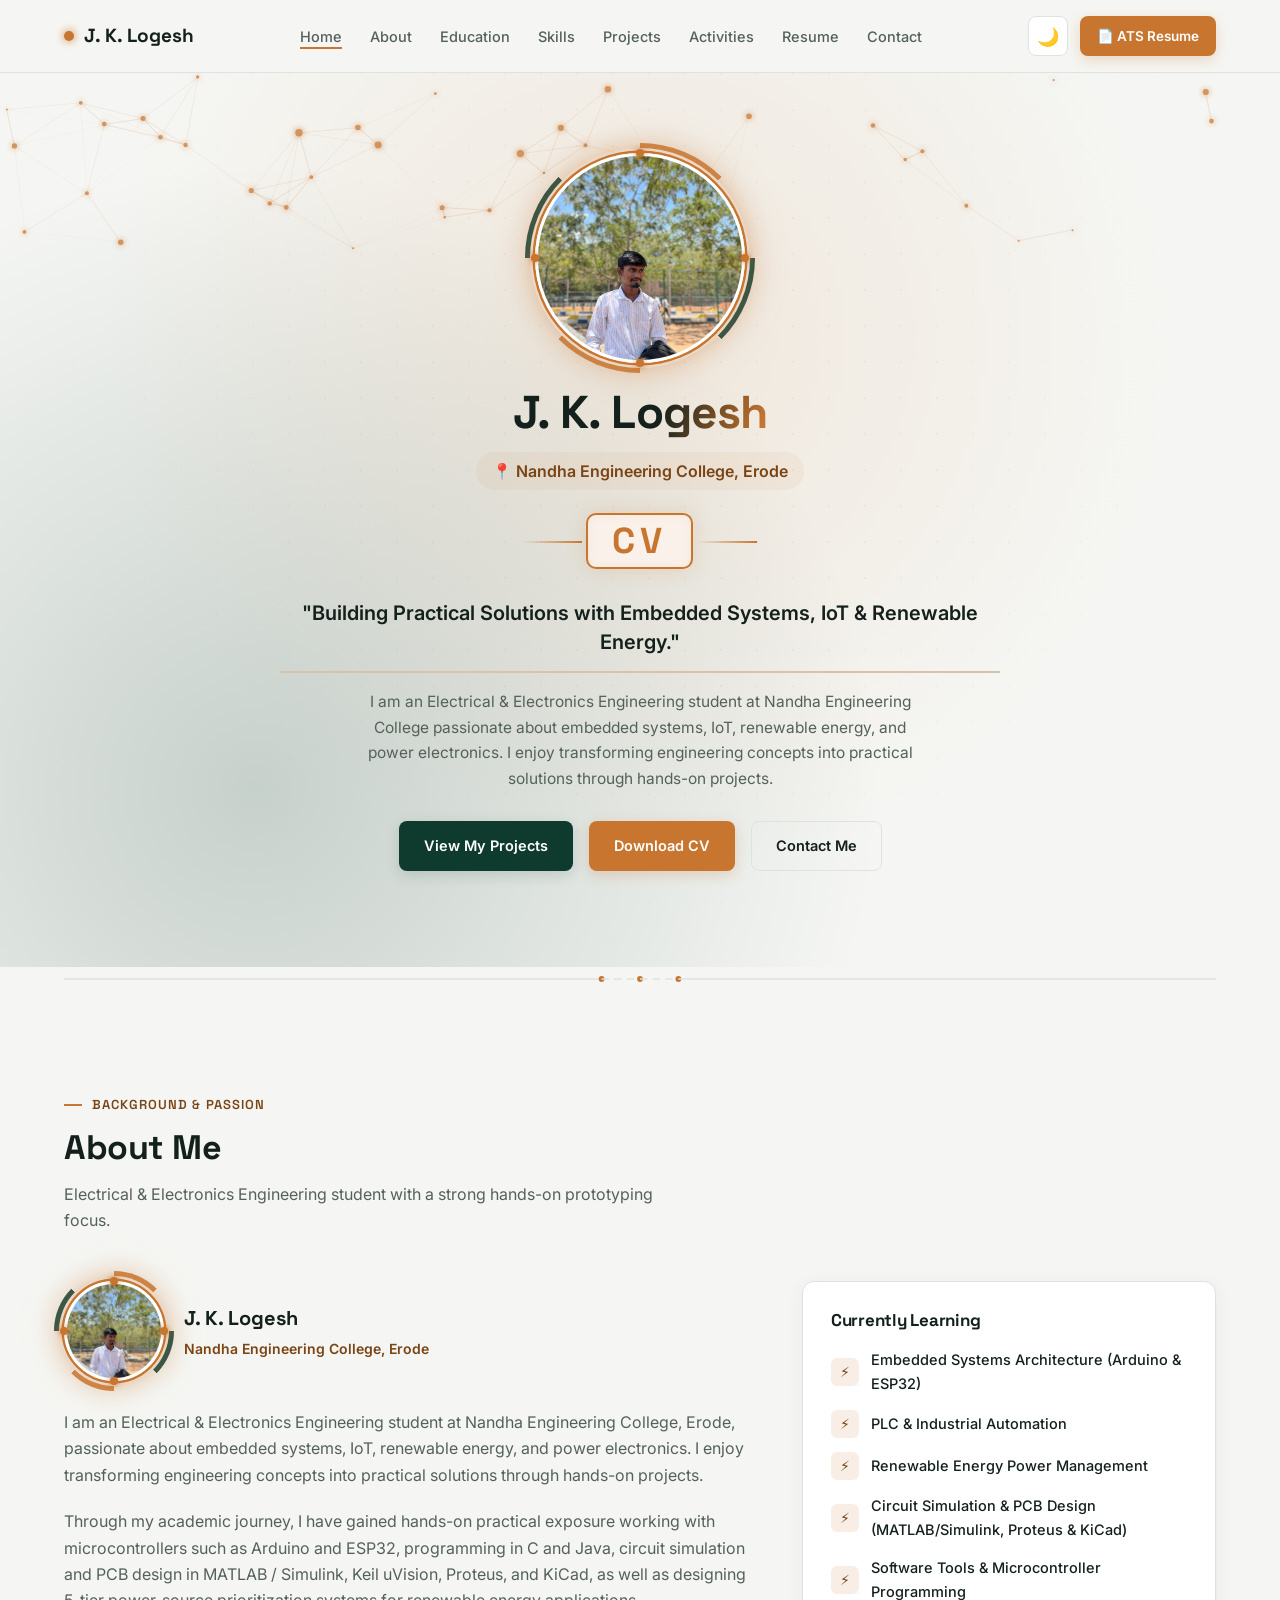
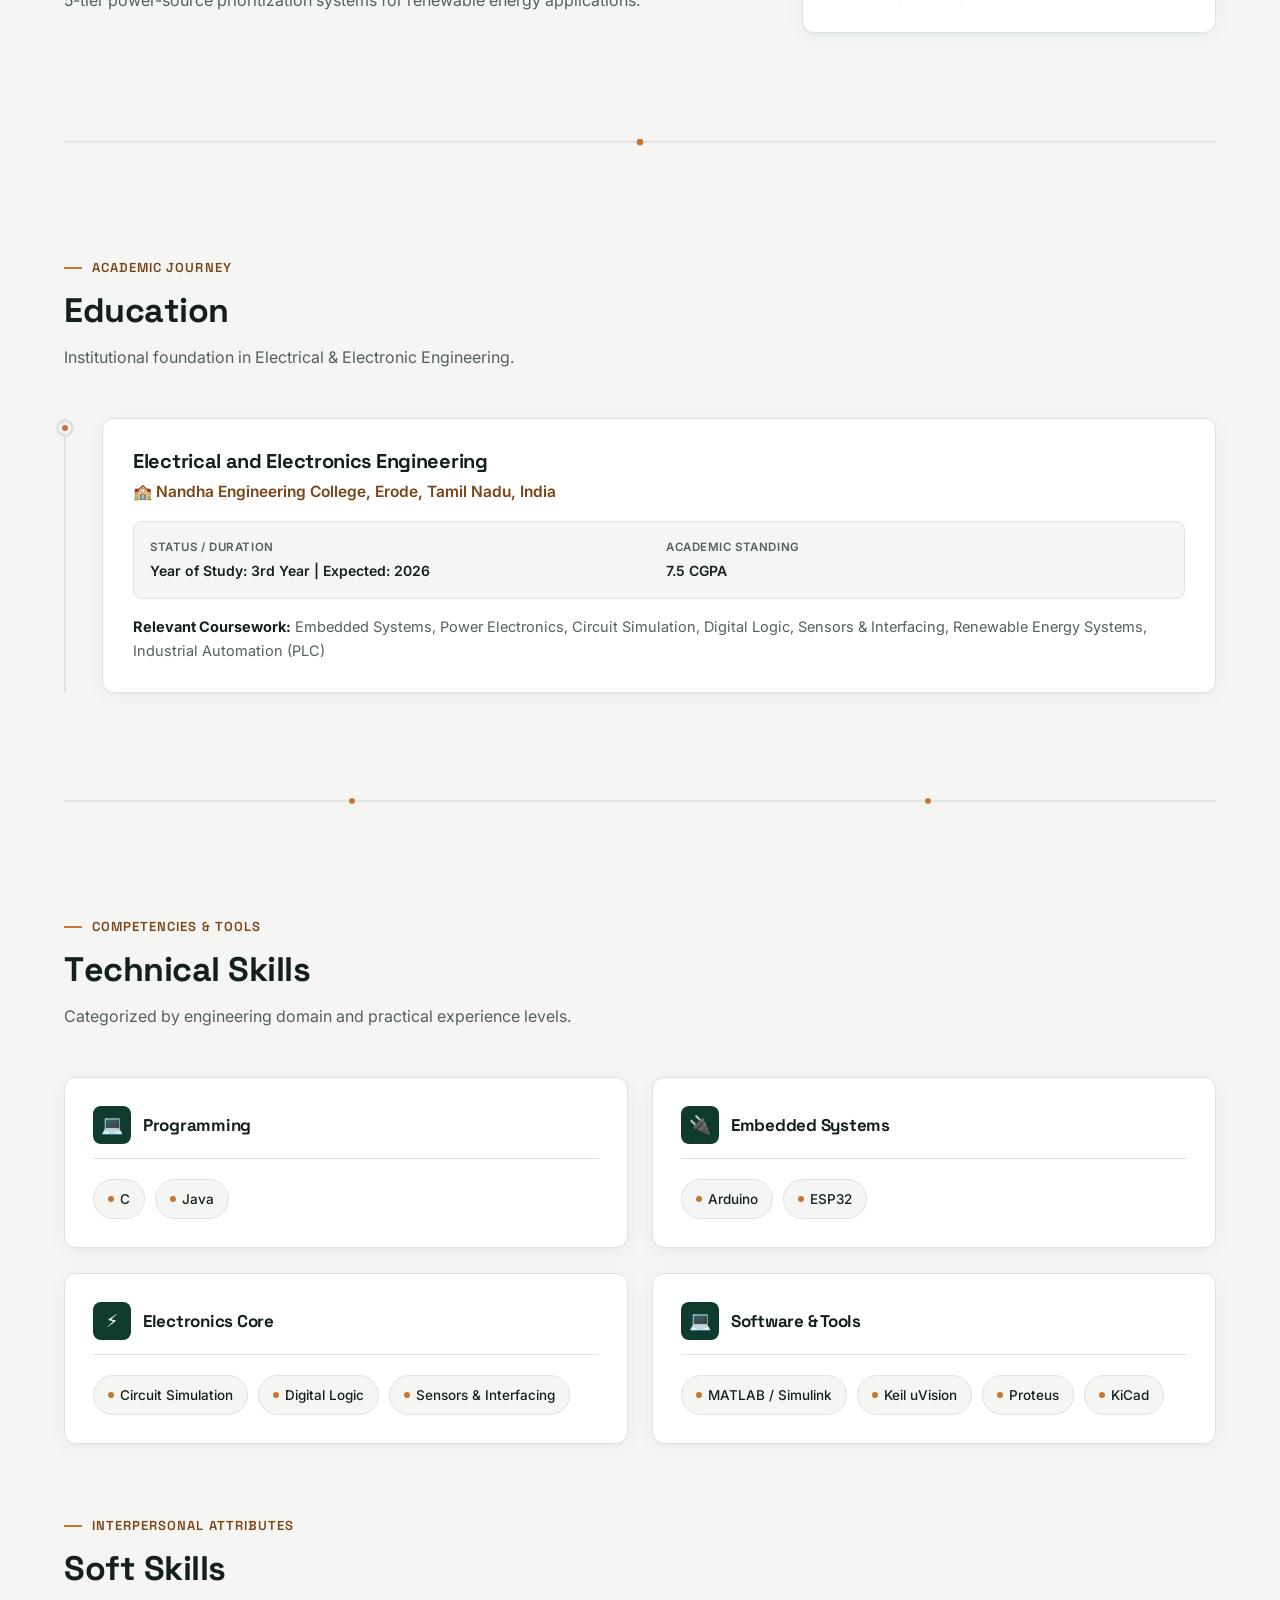
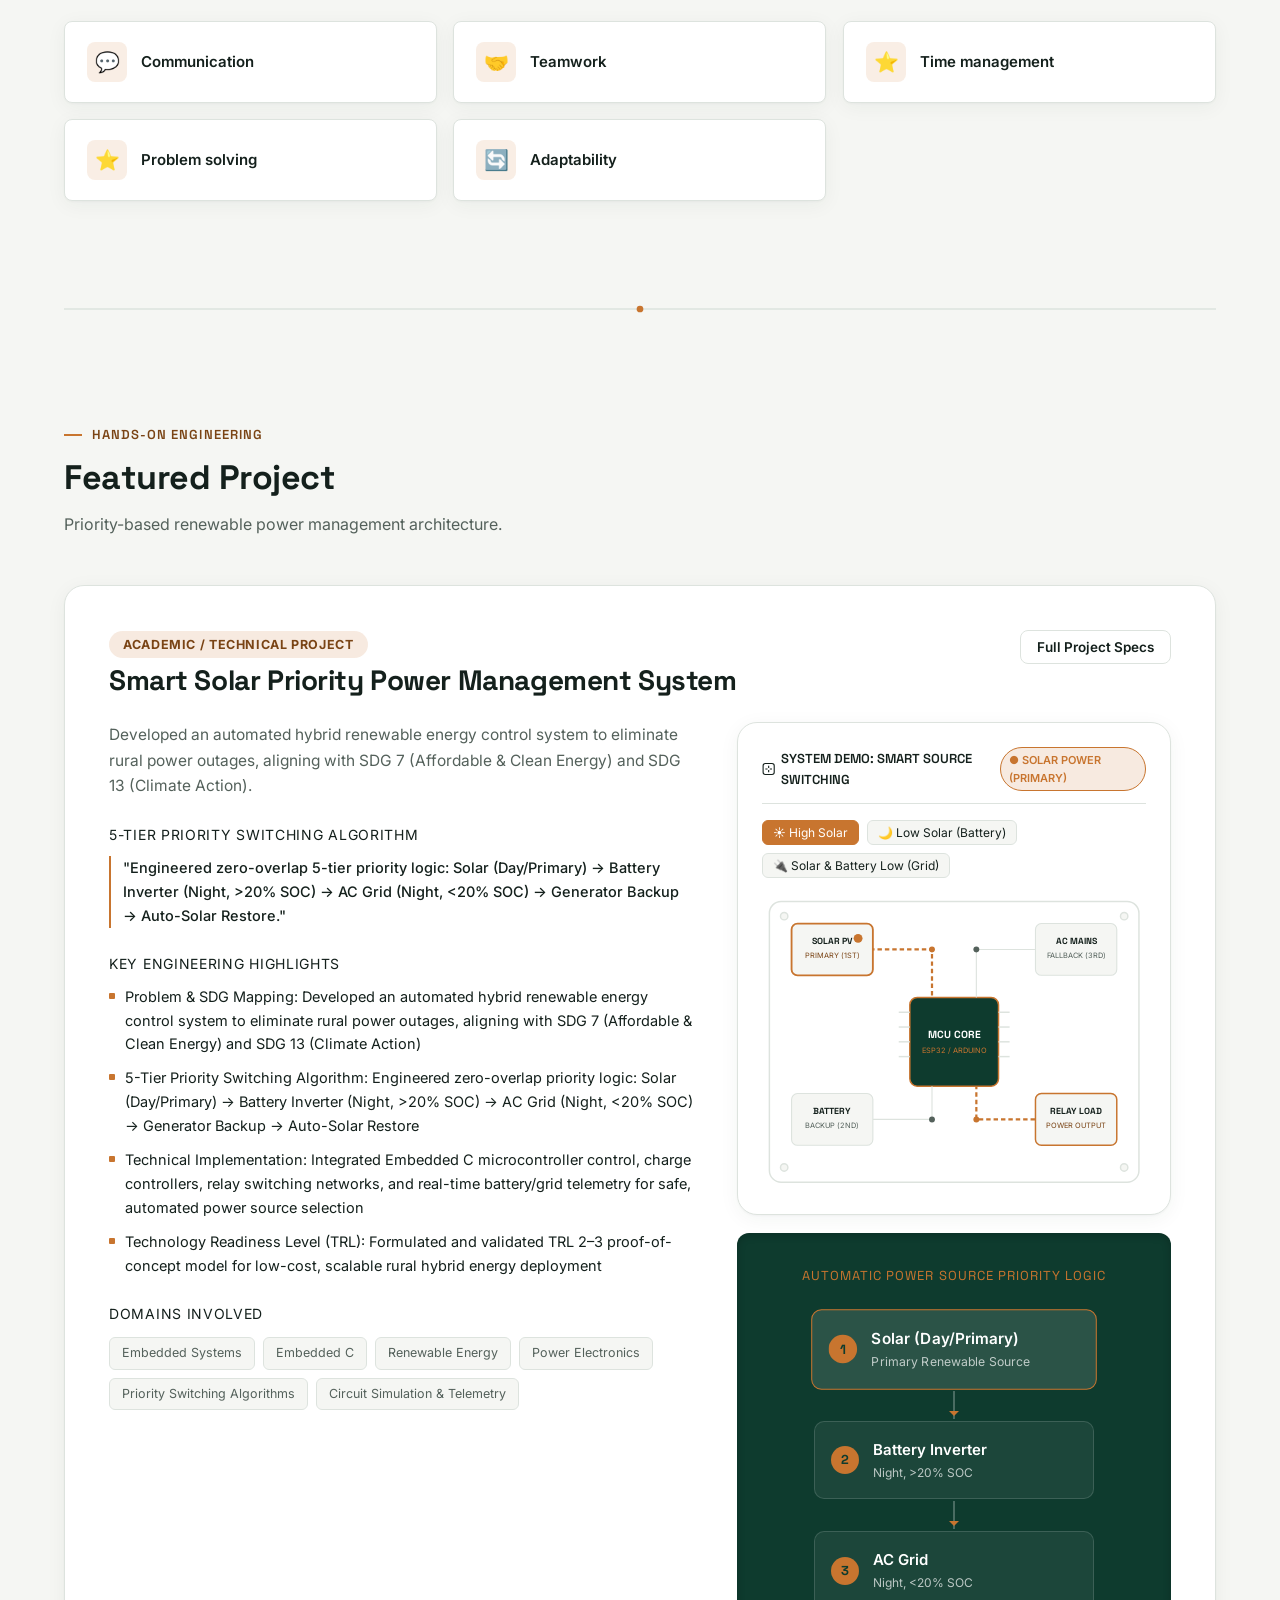
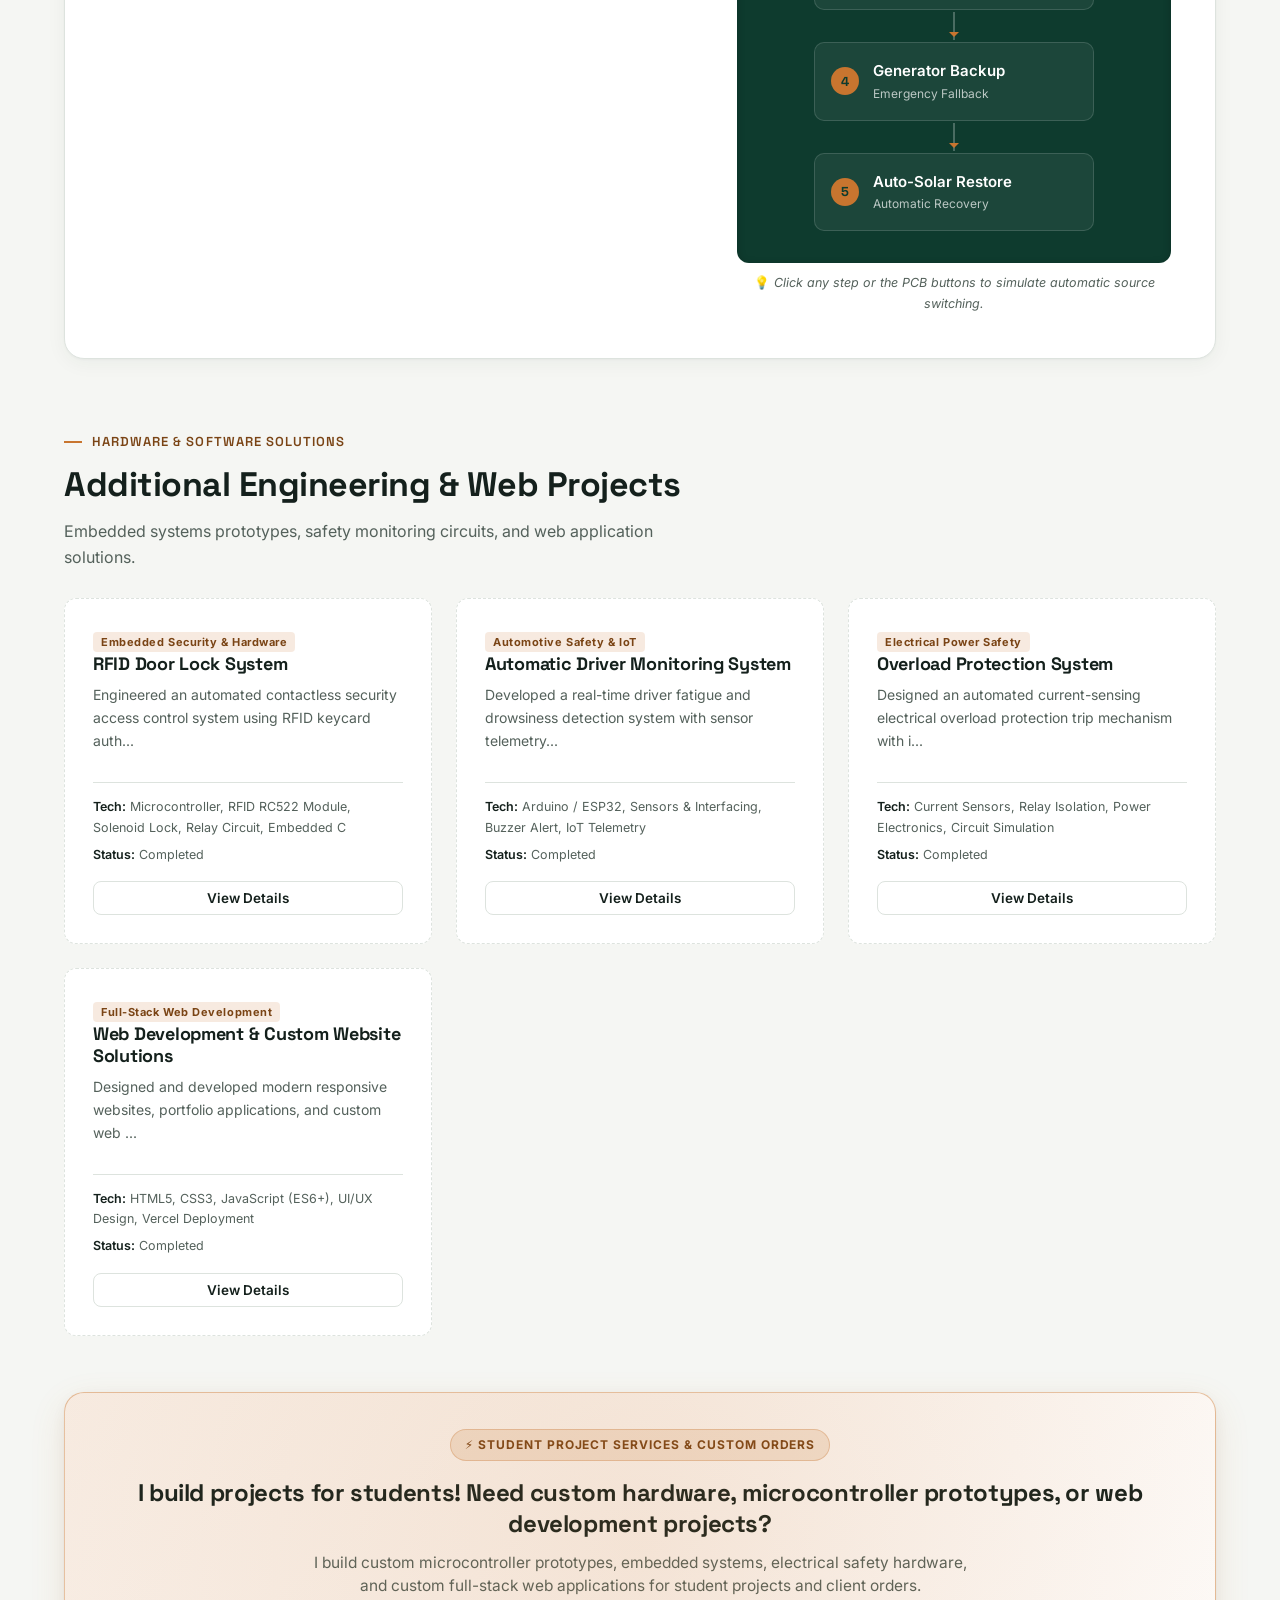
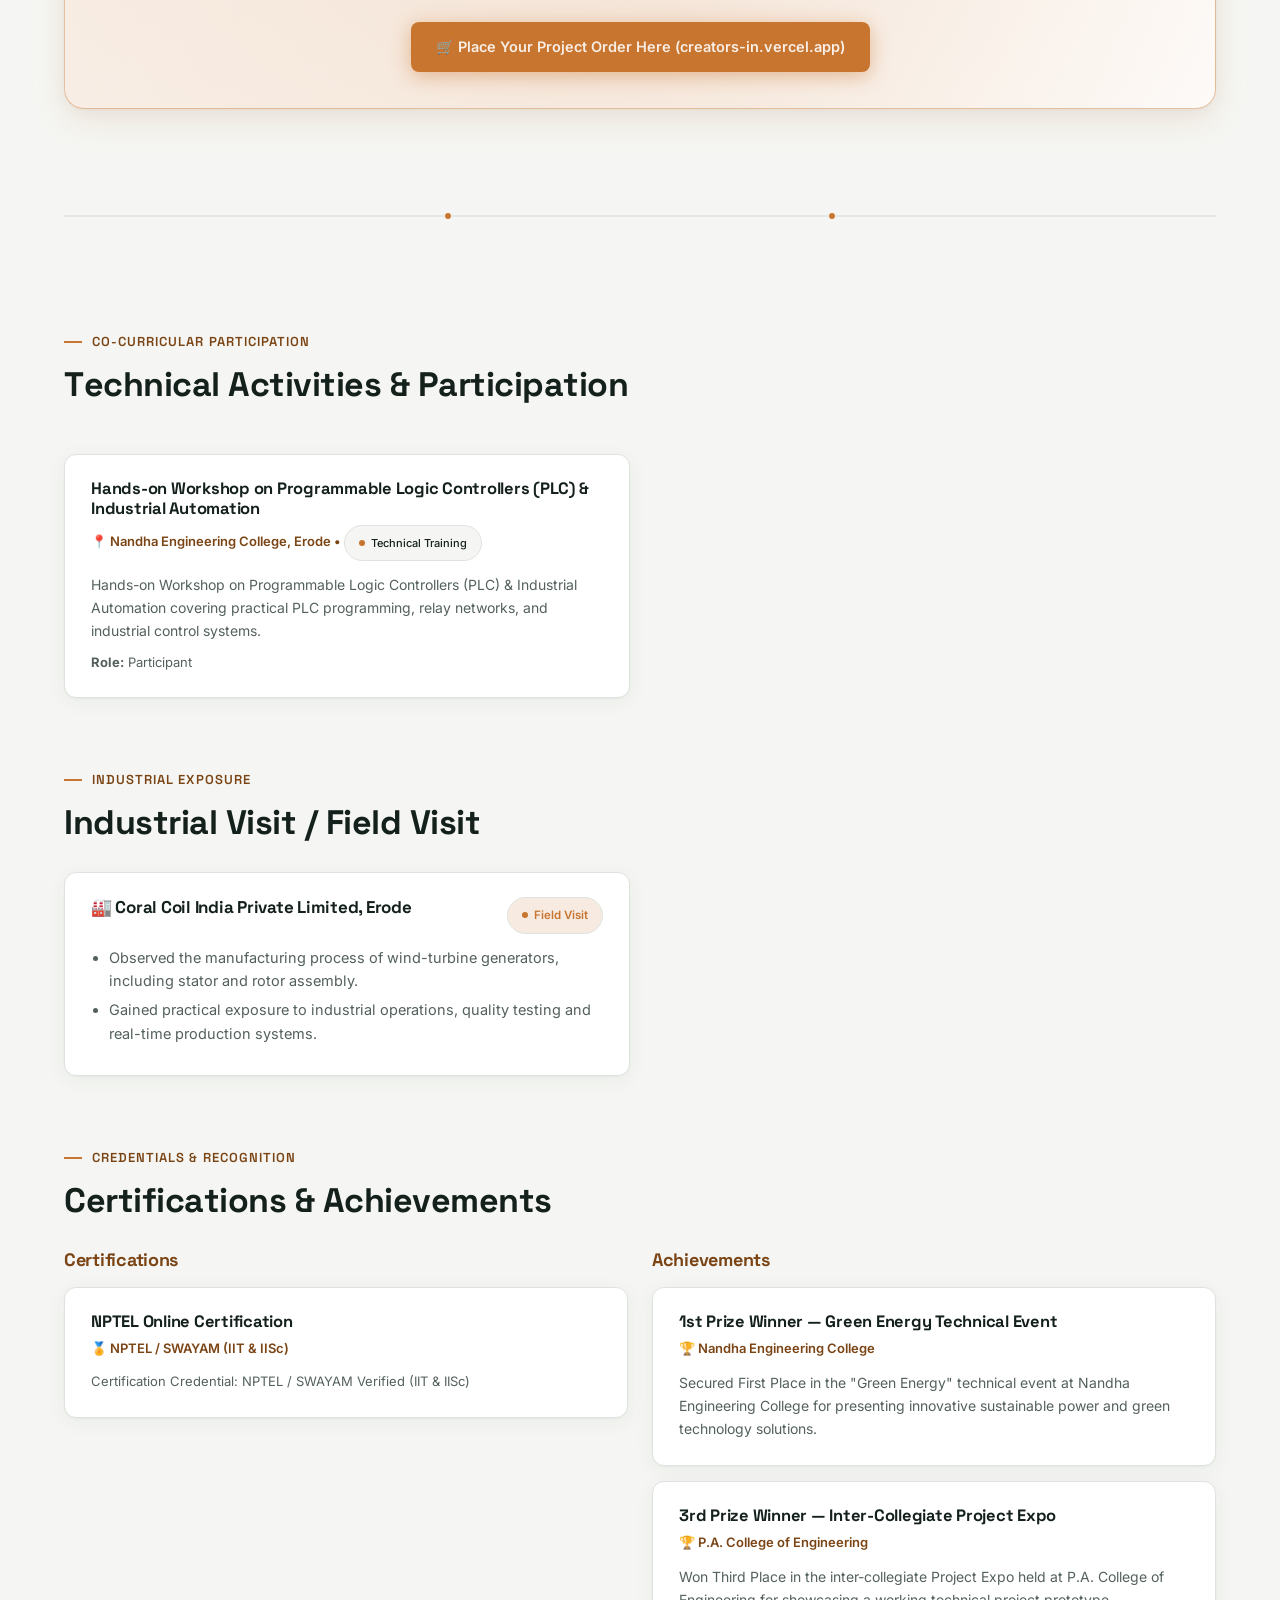
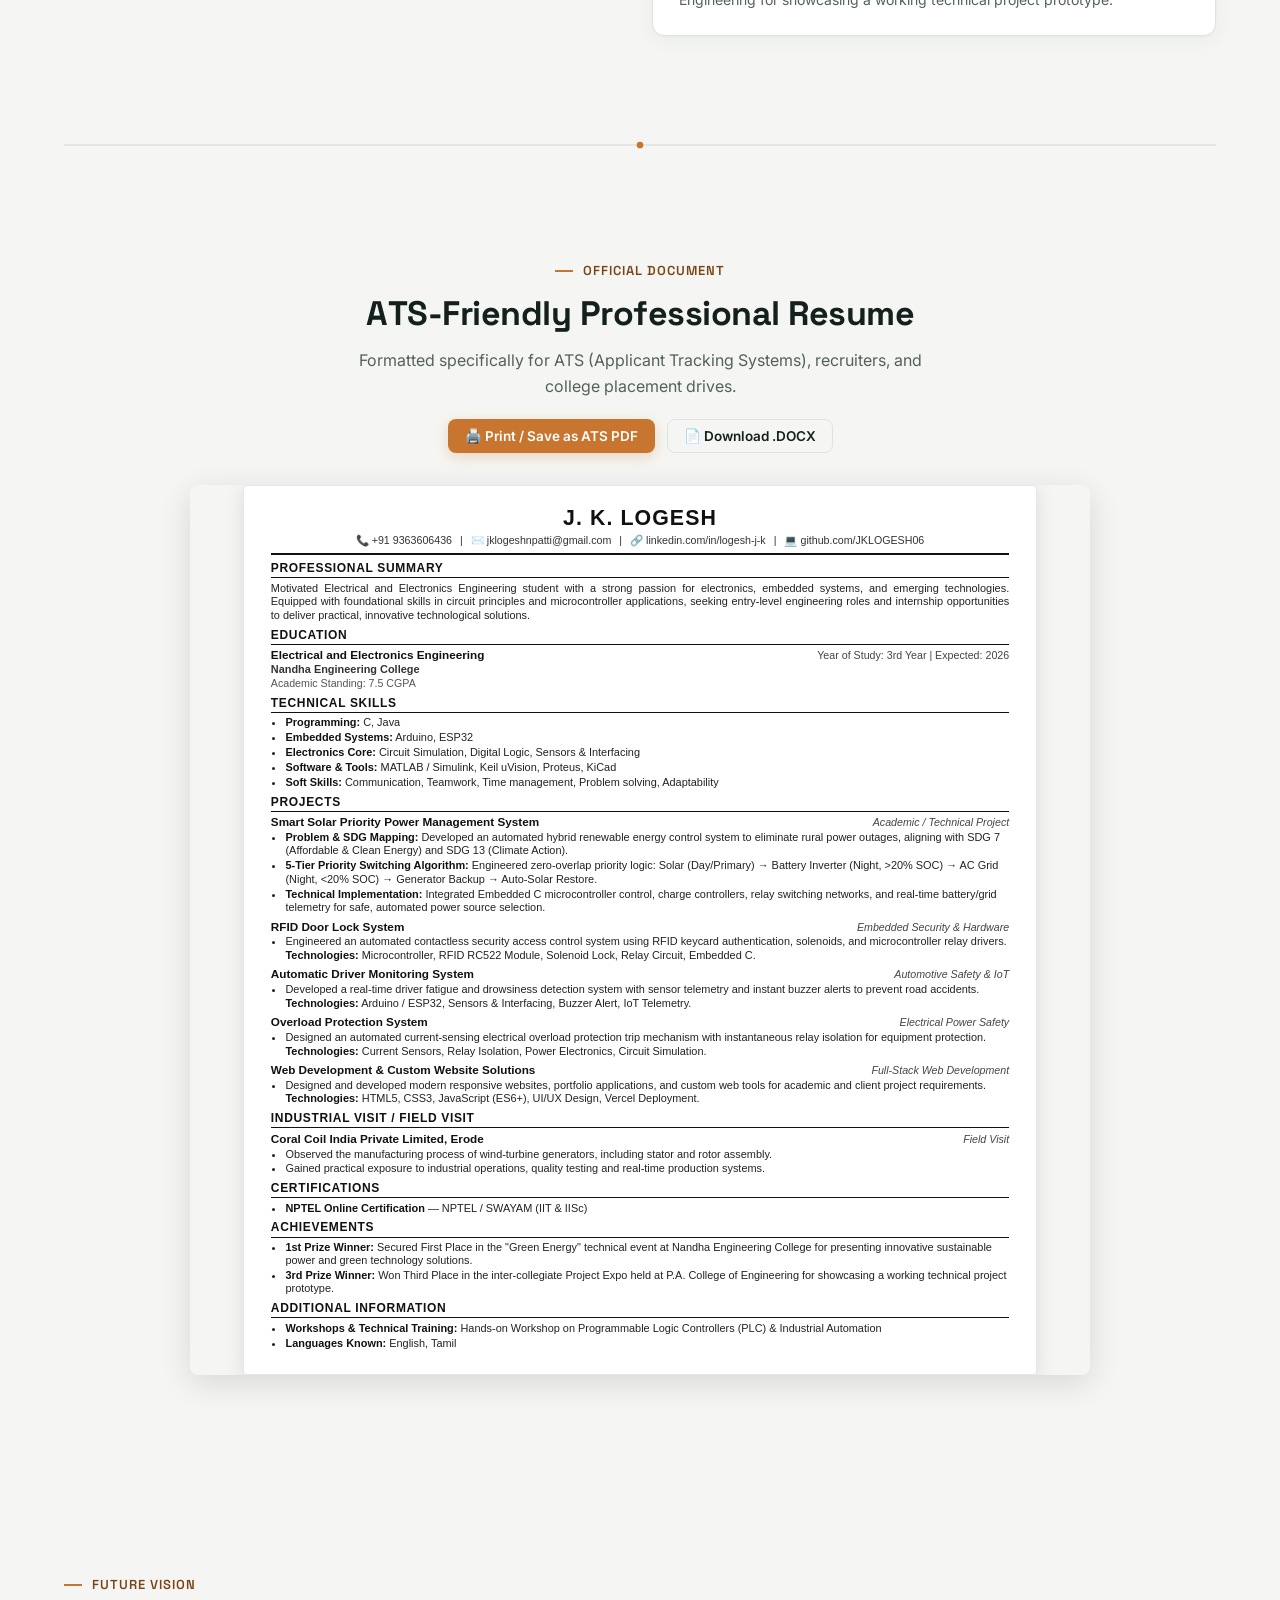
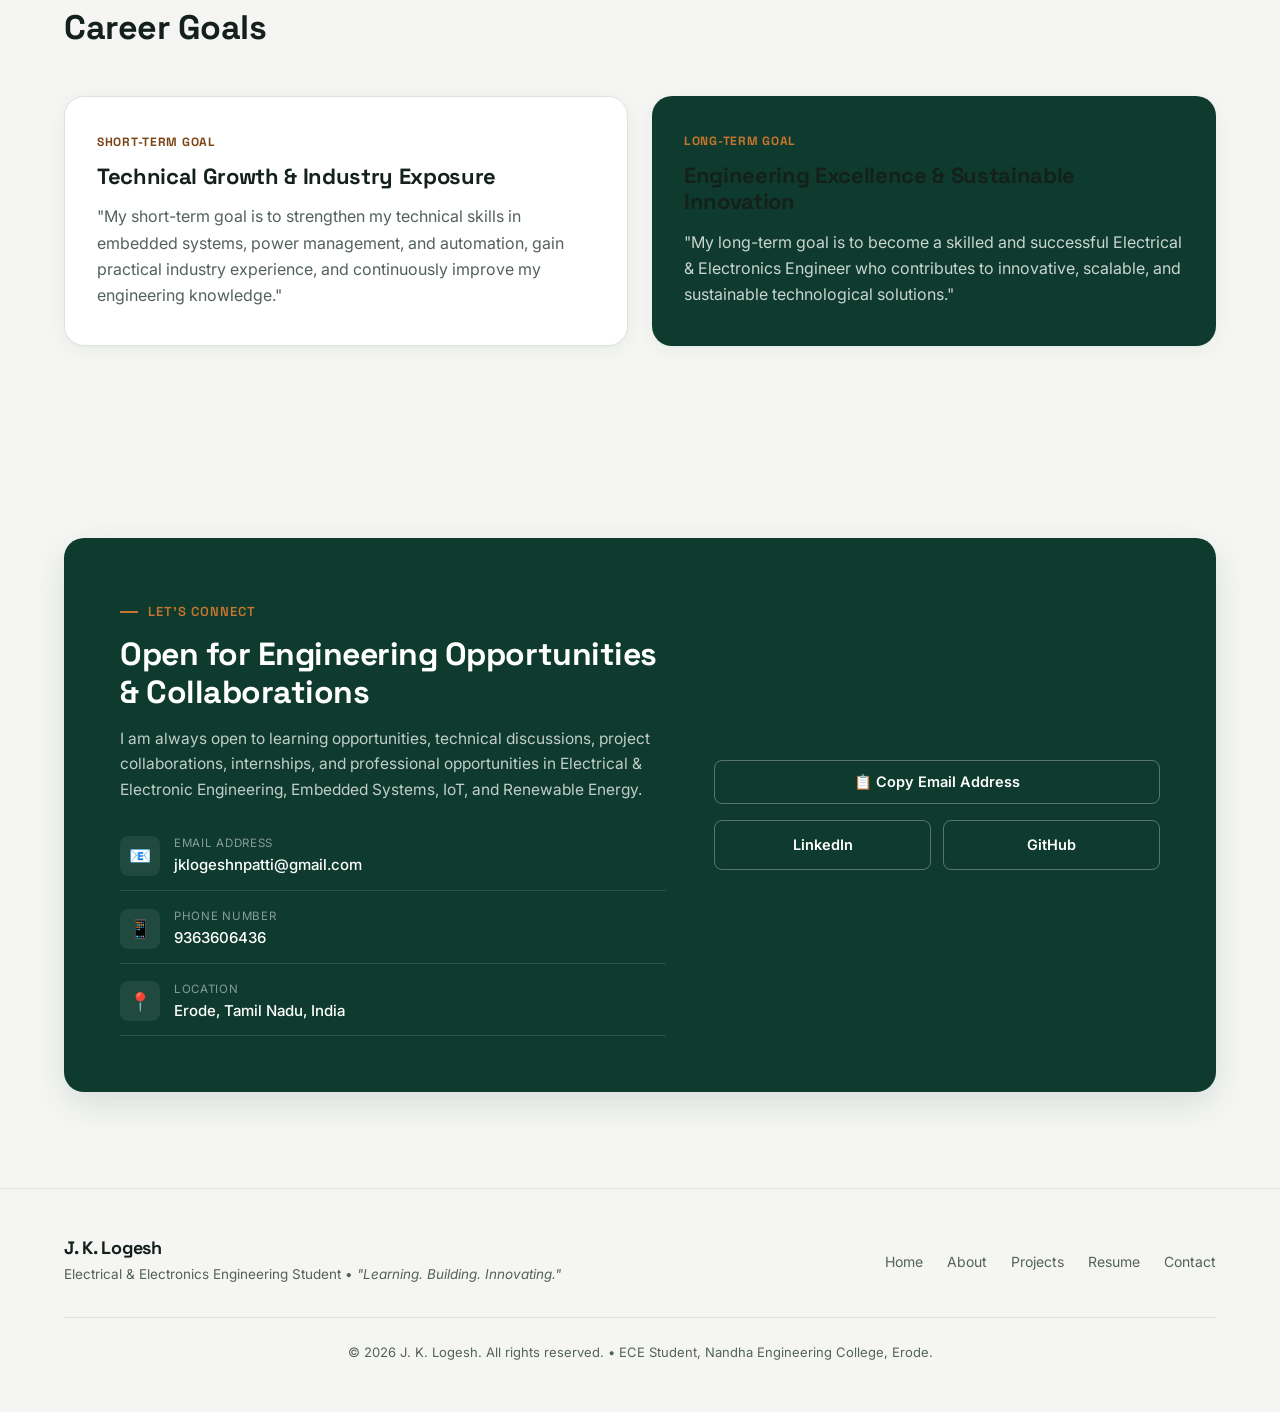
==== commit 47510c39: "Add KiCad to Software & Tools section and update CV content" ====
--- a/index.html
+++ b/index.html
@@ -235,6 +235,15 @@
         <!-- Rendered dynamically -->
       </div>
 
+      <div class="section-head reveal-left" style="margin-top: 64px; margin-bottom: 28px;">
+        <div class="eyebrow">INDUSTRIAL EXPOSURE</div>
+        <h2 class="section-title">Industrial Visit / Field Visit</h2>
+      </div>
+
+      <div class="entries-grid" id="industrialVisitContainer">
+        <!-- Rendered dynamically -->
+      </div>
+
       <div class="section-head reveal" style="margin-top: 64px; margin-bottom: 28px;">
         <div class="eyebrow">CREDENTIALS &amp; RECOGNITION</div>
         <h2 class="section-title">Certifications &amp; Achievements</h2>
